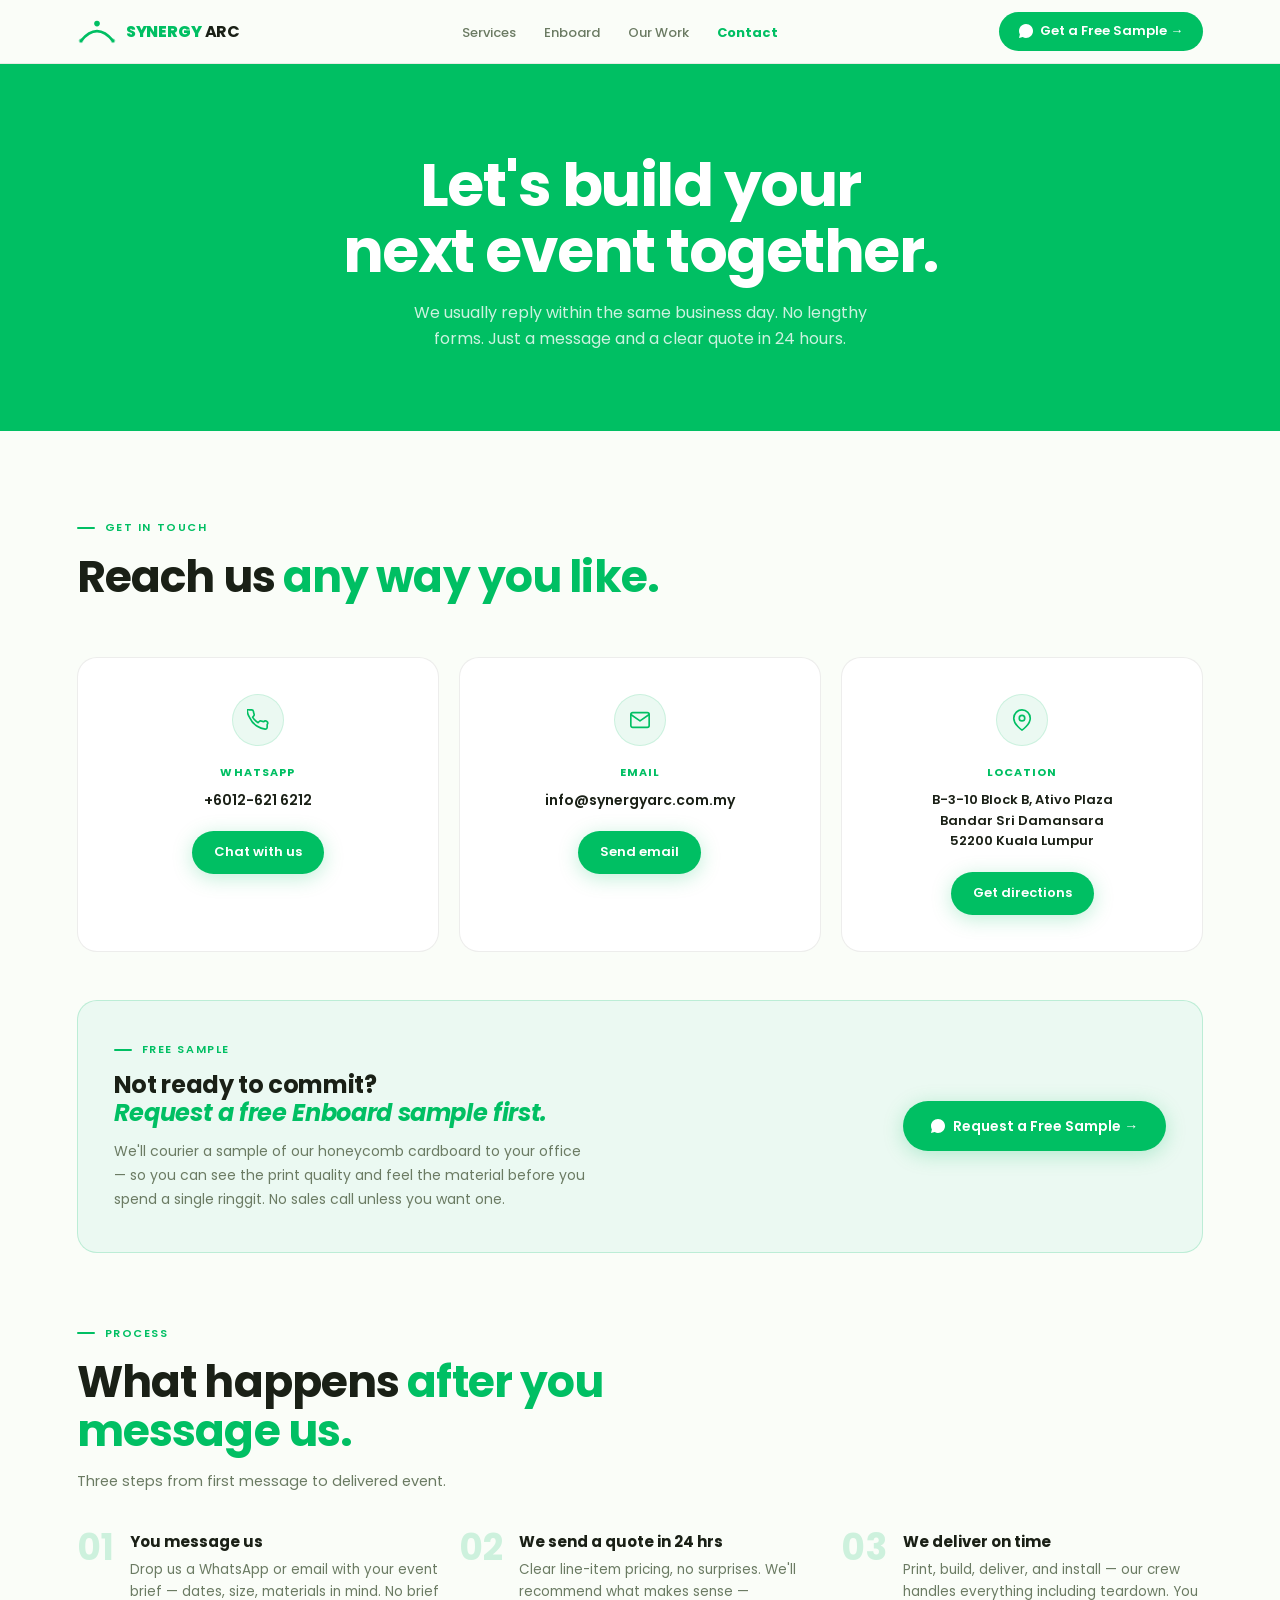
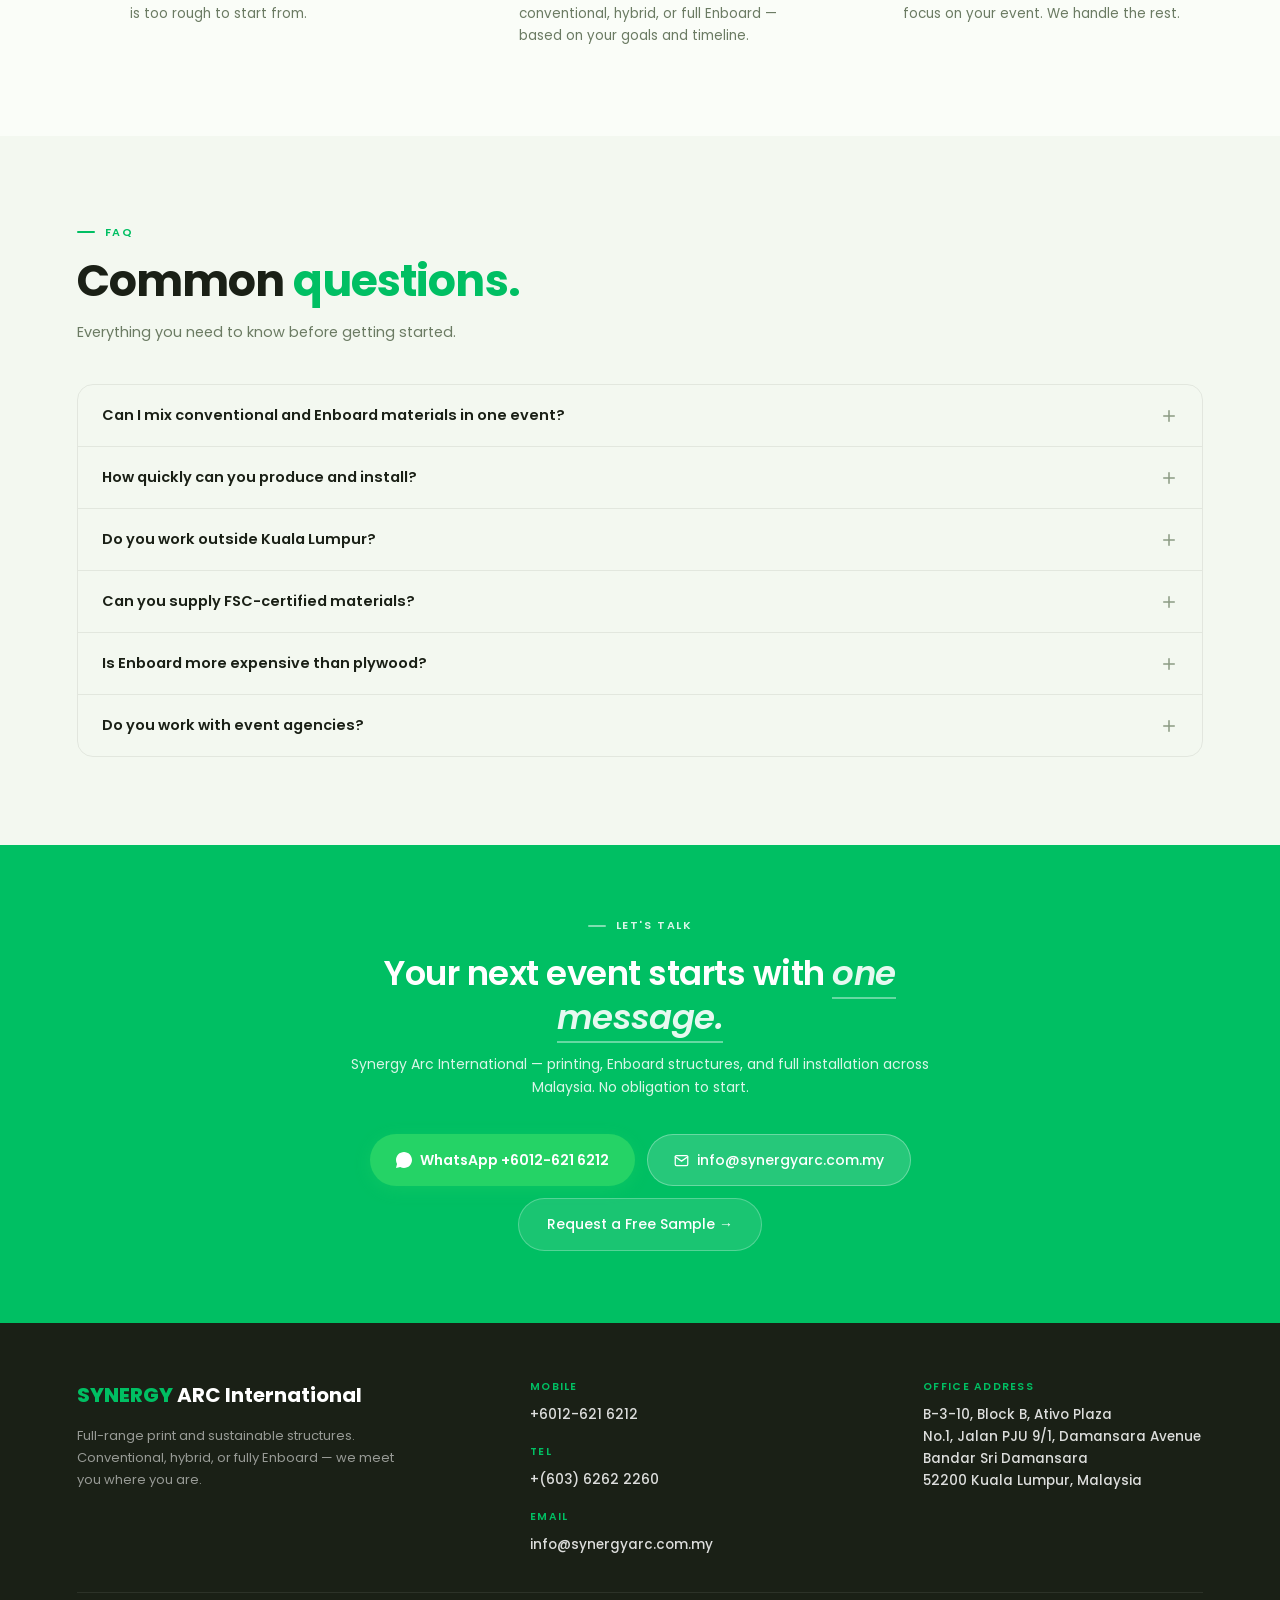
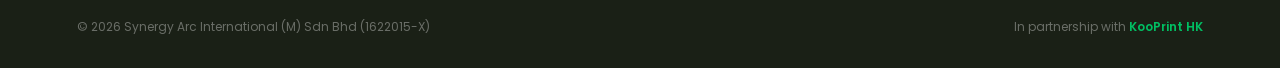
==== contact.html @ 027e4caa "Initial commit — Synergy Arc International 5-page website - index.html: Homepage with typewriter her" ====
<!DOCTYPE html>
<html lang="en">
<head>
<meta charset="UTF-8">
<meta name="viewport" content="width=device-width, initial-scale=1.0">
<title>Contact — Synergy Arc International</title>
<link rel="preconnect" href="https://fonts.googleapis.com">
<link rel="preconnect" href="https://fonts.gstatic.com" crossorigin>
<link href="https://fonts.googleapis.com/css2?family=Poppins:wght@300;400;500;600;700;800&display=swap" rel="stylesheet">
<link rel="stylesheet" href="style.css">
</head>
<body>

<!-- ══ NAVIGATION ══ -->
<nav>
  <a class="nl" href="index.html">
    <svg viewBox="0 0 48 30" fill="none"><path d="M4 26 Q24 2 44 26" stroke="#00BF63" stroke-width="3.5" stroke-linecap="round" fill="none"/><circle cx="4" cy="26" r="3" fill="#00BF63" opacity=".4"/><circle cx="44" cy="26" r="3" fill="#00BF63" opacity=".4"/><circle cx="24" cy="4.5" r="3.5" fill="#00BF63"/></svg>
    <div class="nl-t"><b>SYNERGY</b> ARC</div>
  </a>
  <ul class="nlinks">
    <li><a href="services.html">Services</a></li>
    <li><a href="enboard.html">Enboard</a></li>
    <li><a href="portfolio.html">Our Work</a></li>
    <li><a href="contact.html" class="active">Contact</a></li>
  </ul>
  <a class="ncta" href="https://wa.me/60126216212">
    <svg width="14" height="14" viewBox="0 0 24 24" fill="currentColor"><path d="M12 0C5.373 0 0 5.373 0 12c0 2.127.556 4.122 1.526 5.855L0 24l6.335-1.652A11.954 11.954 0 0012 24c6.627 0 12-5.373 12-12S18.627 0 12 0z"/></svg>
    Get a Free Sample →
  </a>
  <button class="mob" id="mob-btn" aria-label="Open menu" onclick="tmm()">
    <span></span><span></span><span></span>
  </button>
</nav>
<div class="mob-menu" id="mob-menu">
  <a href="services.html">Services</a>
  <a href="enboard.html">Enboard</a>
  <a href="portfolio.html">Our Work</a>
  <a href="contact.html" class="active">Contact</a>
  <a class="mob-cta" href="https://wa.me/60126216212">
    <svg width="14" height="14" viewBox="0 0 24 24" fill="currentColor"><path d="M12 0C5.373 0 0 5.373 0 12c0 2.127.556 4.122 1.526 5.855L0 24l6.335-1.652A11.954 11.954 0 0012 24c6.627 0 12-5.373 12-12S18.627 0 12 0z"/></svg>
    Get a Free Sample →
  </a>
</div>

<!-- ══ CONTACT HERO ══ -->
<div class="contact-hero">
  <h1>Let's build your<br>next event together.</h1>
  <p>We usually reply within the same business day. No lengthy forms. Just a message and a clear quote in 24 hours.</p>
</div>

<!-- ══ CONTACT CARDS ══ -->
<section class="sec">
  <div class="lbl">Get in touch</div>
  <h2 class="sh">Reach us <em>any way you like.</em></h2>
  <div class="contact-cards-g">

    <!-- WhatsApp -->
    <div class="contact-card">
      <div class="contact-card-icon">
        <svg viewBox="0 0 24 24" fill="none" stroke="currentColor" stroke-width="1.8" stroke-linecap="round" stroke-linejoin="round"><path d="M22 16.92v3a2 2 0 01-2.18 2 19.79 19.79 0 01-8.63-3.07A19.5 19.5 0 013.07 9.68a19.79 19.79 0 01-3.07-8.67A2 2 0 012 .9h3a2 2 0 012 1.72 12.84 12.84 0 00.7 2.81 2 2 0 01-.45 2.11L6.09 8.91a16 16 0 006 6l1.27-1.27a2 2 0 012.11-.45 12.84 12.84 0 002.81.7A2 2 0 0122 16.92z"/></svg>
      </div>
      <div class="contact-card-label">WhatsApp</div>
      <div class="contact-card-val">+6012-621 6212</div>
      <a class="btn-p" href="https://wa.me/60126216212" style="font-size:13px;padding:11px 22px">Chat with us</a>
    </div>

    <!-- Email -->
    <div class="contact-card">
      <div class="contact-card-icon">
        <svg viewBox="0 0 24 24" fill="none" stroke="currentColor" stroke-width="1.8" stroke-linecap="round" stroke-linejoin="round"><path d="M4 4h16c1.1 0 2 .9 2 2v12c0 1.1-.9 2-2 2H4c-1.1 0-2-.9-2-2V6c0-1.1.9-2 2-2z"/><polyline points="22,6 12,13 2,6"/></svg>
      </div>
      <div class="contact-card-label">Email</div>
      <div class="contact-card-val">info@synergyarc.com.my</div>
      <a class="btn-p" href="mailto:info@synergyarc.com.my" style="font-size:13px;padding:11px 22px">Send email</a>
    </div>

    <!-- Location -->
    <div class="contact-card">
      <div class="contact-card-icon">
        <svg viewBox="0 0 24 24" fill="none" stroke="currentColor" stroke-width="1.8" stroke-linecap="round" stroke-linejoin="round"><path d="M21 10c0 7-9 13-9 13s-9-6-9-13a9 9 0 0118 0z"/><circle cx="12" cy="10" r="3"/></svg>
      </div>
      <div class="contact-card-label">Location</div>
      <div class="contact-card-val" style="font-size:13px;line-height:1.6">B-3-10 Block B, Ativo Plaza<br>Bandar Sri Damansara<br>52200 Kuala Lumpur</div>
      <a class="btn-p" href="https://maps.google.com/?q=Ativo+Plaza+Bandar+Sri+Damansara+Kuala+Lumpur" target="_blank" rel="noopener" style="font-size:13px;padding:11px 22px">Get directions</a>
    </div>

  </div>

  <!-- ══ FREE SAMPLE CTA BLOCK ══ -->
<div style="background:var(--gl);border:1.5px solid rgba(0,191,99,.2);border-radius:20px;padding:40px 36px;margin-top:48px;display:grid;grid-template-columns:1fr auto;gap:24px;align-items:center">
  <div>
    <div class="lbl" style="margin-bottom:12px">Free Sample</div>
    <h3 style="font-size:clamp(18px,2vw,24px);font-weight:700;color:var(--ink);letter-spacing:-.015em;line-height:1.2;margin-bottom:12px">Not ready to commit?<br><em style="font-style:italic;color:var(--g)">Request a free Enboard sample first.</em></h3>
    <p style="font-size:14px;color:var(--mt);line-height:1.7;max-width:480px">We'll courier a sample of our honeycomb cardboard to your office — so you can see the print quality and feel the material before you spend a single ringgit. No sales call unless you want one.</p>
  </div>
  <div style="flex-shrink:0">
    <a class="btn-p" href="https://wa.me/60126216212" style="white-space:nowrap">
      <svg width="14" height="14" viewBox="0 0 24 24" fill="currentColor"><path d="M12 0C5.373 0 0 5.373 0 12c0 2.127.556 4.122 1.526 5.855L0 24l6.335-1.652A11.954 11.954 0 0012 24c6.627 0 12-5.373 12-12S18.627 0 12 0z"/></svg>
      Request a Free Sample →
    </a>
  </div>
</div>

  <!-- ══ WHAT HAPPENS NEXT ══ -->
  <div style="margin-top:72px">
    <div class="lbl">Process</div>
    <h2 class="sh">What happens <em>after you message us.</em></h2>
    <p class="sd" style="margin-bottom:0">Three steps from first message to delivered event.</p>
    <div class="contact-next-g" style="margin-top:36px">
      <div class="contact-next-i">
        <div class="contact-next-num">01</div>
        <div>
          <div class="contact-next-t">You message us</div>
          <div class="contact-next-d">Drop us a WhatsApp or email with your event brief — dates, size, materials in mind. No brief is too rough to start from.</div>
        </div>
      </div>
      <div class="contact-next-i">
        <div class="contact-next-num">02</div>
        <div>
          <div class="contact-next-t">We send a quote in 24 hrs</div>
          <div class="contact-next-d">Clear line-item pricing, no surprises. We'll recommend what makes sense — conventional, hybrid, or full Enboard — based on your goals and timeline.</div>
        </div>
      </div>
      <div class="contact-next-i">
        <div class="contact-next-num">03</div>
        <div>
          <div class="contact-next-t">We deliver on time</div>
          <div class="contact-next-d">Print, build, deliver, and install — our crew handles everything including teardown. You focus on your event. We handle the rest.</div>
        </div>
      </div>
    </div>
  </div>
</section>

<!-- ══ FAQ ══ -->
<section class="sec-nat" id="faq">
  <div class="lbl">FAQ</div>
  <h2 class="sh">Common <em>questions.</em></h2>
  <p class="sd" style="margin-bottom:0">Everything you need to know before getting started.</p>
  <div class="faq-list" style="margin-top:40px">

    <div class="faq-item">
      <button class="faq-q" onclick="toggleFaq(this)">
        Can I mix conventional and Enboard materials in one event?
        <svg viewBox="0 0 24 24" fill="none" stroke="currentColor" stroke-width="2" stroke-linecap="round" stroke-linejoin="round"><line x1="12" y1="5" x2="12" y2="19"/><line x1="5" y1="12" x2="19" y2="12"/></svg>
      </button>
      <div class="faq-a"><div class="faq-a-inner">Absolutely — hybrid is our most popular setup. Most clients start with one or two Enboard pieces (like a backdrop or entrance arch) while keeping everything else conventional. There's no minimum or requirement to go fully sustainable.</div></div>
    </div>

    <div class="faq-item">
      <button class="faq-q" onclick="toggleFaq(this)">
        How quickly can you produce and install?
        <svg viewBox="0 0 24 24" fill="none" stroke="currentColor" stroke-width="2" stroke-linecap="round" stroke-linejoin="round"><line x1="12" y1="5" x2="12" y2="19"/><line x1="5" y1="12" x2="19" y2="12"/></svg>
      </button>
      <div class="faq-a"><div class="faq-a-inner">For standard events, 3–5 working days for print, 1–2 days for Enboard structures. Rush orders can often be accommodated — just let us know your deadline and we'll be honest about what's possible.</div></div>
    </div>

    <div class="faq-item">
      <button class="faq-q" onclick="toggleFaq(this)">
        Do you work outside Kuala Lumpur?
        <svg viewBox="0 0 24 24" fill="none" stroke="currentColor" stroke-width="2" stroke-linecap="round" stroke-linejoin="round"><line x1="12" y1="5" x2="12" y2="19"/><line x1="5" y1="12" x2="19" y2="12"/></svg>
      </button>
      <div class="faq-a"><div class="faq-a-inner">Yes — we install nationwide across all major malls and venues in Malaysia. Johor Bahru, Penang, Kota Kinabalu — if there's a venue, we'll get there. Installation logistics are included in our quote.</div></div>
    </div>

    <div class="faq-item">
      <button class="faq-q" onclick="toggleFaq(this)">
        Can you supply FSC-certified materials?
        <svg viewBox="0 0 24 24" fill="none" stroke="currentColor" stroke-width="2" stroke-linecap="round" stroke-linejoin="round"><line x1="12" y1="5" x2="12" y2="19"/><line x1="5" y1="12" x2="19" y2="12"/></svg>
      </button>
      <div class="faq-a"><div class="faq-a-inner">Yes, FSC-certified cardboard is available on request for ESG-aligned events. We can also provide a material breakdown for your sustainability reporting. Just let us know what documentation you need.</div></div>
    </div>

    <div class="faq-item">
      <button class="faq-q" onclick="toggleFaq(this)">
        Is Enboard more expensive than plywood?
        <svg viewBox="0 0 24 24" fill="none" stroke="currentColor" stroke-width="2" stroke-linecap="round" stroke-linejoin="round"><line x1="12" y1="5" x2="12" y2="19"/><line x1="5" y1="12" x2="19" y2="12"/></svg>
      </button>
      <div class="faq-a"><div class="faq-a-inner">The material cost is similar or slightly higher — but total project cost often comes out lower. Enboard requires fewer crew hours to install, no disposal fees on teardown, and no skip hire. On a 60m² activation, the labour and teardown savings typically offset 60–80% of the material price difference. Ask us to run the numbers for your brief.</div></div>
    </div>

    <div class="faq-item">
      <button class="faq-q" onclick="toggleFaq(this)">
        Do you work with event agencies?
        <svg viewBox="0 0 24 24" fill="none" stroke="currentColor" stroke-width="2" stroke-linecap="round" stroke-linejoin="round"><line x1="12" y1="5" x2="12" y2="19"/><line x1="5" y1="12" x2="19" y2="12"/></svg>
      </button>
      <div class="faq-a"><div class="faq-a-inner">Yes — and we'd love to be your sustainable production partner. When your client asks about sustainability, you'll have an answer. We handle all fabrication and installation. Zero change to how you work. Message us to discuss a partnership arrangement.</div></div>
    </div>

  </div>
</section>

<!-- ══ CTA ══ -->
<section class="sec-g">
  <div class="cta-inn">
    <div class="lbl lbl-w" style="justify-content:center">Let's Talk</div>
    <div class="cta-q">Your next event starts with <em style="font-style:italic;color:rgba(255,255,255,.9);border-bottom:2px solid rgba(255,255,255,.4)">one message.</em></div>
    <div class="cta-a">Synergy Arc International — printing, Enboard structures, and full installation across Malaysia. No obligation to start.</div>
    <div class="cta-btns">
      <a class="btn-wa" href="https://wa.me/60126216212">
        <svg width="16" height="16" viewBox="0 0 24 24" fill="currentColor"><path d="M12 0C5.373 0 0 5.373 0 12c0 2.127.556 4.122 1.526 5.855L0 24l6.335-1.652A11.954 11.954 0 0012 24c6.627 0 12-5.373 12-12S18.627 0 12 0z"/></svg>
        WhatsApp +6012-621 6212
      </a>
      <a class="btn-em" href="mailto:info@synergyarc.com.my">
        <svg width="15" height="15" viewBox="0 0 24 24" fill="none" stroke="currentColor" stroke-width="2" stroke-linecap="round" stroke-linejoin="round"><path d="M4 4h16c1.1 0 2 .9 2 2v12c0 1.1-.9 2-2 2H4c-1.1 0-2-.9-2-2V6c0-1.1.9-2 2-2z"/><polyline points="22,6 12,13 2,6"/></svg>
        info@synergyarc.com.my
      </a>
      <a class="btn-o" href="https://wa.me/60126216212" style="background:rgba(255,255,255,.1);border-color:rgba(255,255,255,.25);color:#fff">Request a Free Sample →</a>
    </div>
  </div>
</section>

<!-- ══ FOOTER ══ -->
<footer>
  <div class="ft">
    <div>
      <div class="fb-lg"><b>SYNERGY</b> ARC International</div>
      <div class="fb-tag">Full-range print and sustainable structures. Conventional, hybrid, or fully Enboard — we meet you where you are.</div>
    </div>
    <div class="fb-info">
      <div class="fb-block">
        <div class="fb-block-t">Mobile</div>
        <div class="fb-block-v"><a href="https://wa.me/60126216212">+6012-621 6212</a></div>
      </div>
      <div class="fb-block">
        <div class="fb-block-t">Tel</div>
        <div class="fb-block-v">+(603) 6262 2260</div>
      </div>
      <div class="fb-block">
        <div class="fb-block-t">Email</div>
        <div class="fb-block-v"><a href="mailto:info@synergyarc.com.my">info@synergyarc.com.my</a></div>
      </div>
    </div>
    <div class="fb-info">
      <div class="fb-block">
        <div class="fb-block-t">Office Address</div>
        <div class="fb-block-v">B-3-10, Block B, Ativo Plaza<br>No.1, Jalan PJU 9/1, Damansara Avenue<br>Bandar Sri Damansara<br>52200 Kuala Lumpur, Malaysia</div>
      </div>
    </div>
  </div>
  <div class="fb-bot">
    <span>© 2026 Synergy Arc International (M) Sdn Bhd (1622015-X)</span>
    <span>In partnership with <a href="https://www.kooprint.hk" target="_blank" rel="noopener">KooPrint HK</a></span>
  </div>
</footer>

<script>
// ── Mobile menu ──
function tmm(){document.getElementById('mob-menu').classList.toggle('open')}
function cmm(){document.getElementById('mob-menu').classList.remove('open')}
document.addEventListener('click',function(e){if(!e.target.closest('nav')&&!e.target.closest('.mob-menu'))cmm()});

// ── FAQ accordion ──
function toggleFaq(btn){
  const item=btn.closest('.faq-item');
  const isOpen=item.classList.contains('open');
  document.querySelectorAll('.faq-item.open').forEach(i=>i.classList.remove('open'));
  if(!isOpen)item.classList.add('open');
}
</script>
</body>
</html>
---- style.css ----
/* ============================================================
   Synergy Arc International — Shared Stylesheet
   style.css · All pages link to this file
   ============================================================ */

/* ── RESET & BASE ── */
*,*::before,*::after{box-sizing:border-box;margin:0;padding:0}

:root{
  --g:#00BF63;--gd:#009E52;--gl:#EBF9F2;
  --ink:#1A2016;--mt:#6B7B63;--mt2:#8A9A82;
  --bg:#FAFDF8;--s1:#F3F8F0;--s2:#EBF4E5;--wh:#FFFFFF;
  --bd:rgba(0,191,99,0.14);--bdn:rgba(26,32,22,0.08);
  --ff:'Poppins',Helvetica,Arial,sans-serif;
  --fh:'Poppins',Helvetica,Arial,sans-serif;
  --fb:'Poppins',Helvetica,Arial,sans-serif;
  --ease:cubic-bezier(.16,1,.3,1);
}

html{scroll-behavior:smooth}
body{font-family:var(--ff);background:var(--bg);color:var(--ink);-webkit-font-smoothing:antialiased;overflow-x:hidden;line-height:1.6}

/* ── PLACEHOLDER BOXES ── */
.ph{position:relative;background:repeating-linear-gradient(45deg,#EBF4E5 0,#EBF4E5 14px,#F3F8F0 14px,#F3F8F0 28px);border:1.5px dashed var(--g);border-radius:12px;display:flex;align-items:center;justify-content:center;color:var(--gd);overflow:hidden}
.ph-lab{position:relative;display:flex;flex-direction:column;align-items:center;gap:6px;padding:12px;text-align:center;font-family:'Courier New',monospace;font-size:11px;font-weight:700;letter-spacing:.06em;text-transform:uppercase;color:var(--gd);background:rgba(255,255,255,.85);border:1px solid var(--bd);border-radius:8px;backdrop-filter:blur(4px)}
.ph-lab svg{width:18px;height:18px;stroke:var(--g);fill:none;stroke-width:1.6}
.ph-lab small{display:block;font-family:var(--ff);font-size:10px;font-weight:500;letter-spacing:0;text-transform:none;color:var(--mt);margin-top:2px}

/* ── NAV ── */
nav{height:64px;display:flex;align-items:center;justify-content:space-between;padding:0 6%;background:rgba(250,253,248,0.92);backdrop-filter:blur(16px);-webkit-backdrop-filter:blur(16px);border-bottom:1px solid var(--bdn);position:sticky;top:0;z-index:500}
.nl{display:flex;align-items:center;gap:9px;text-decoration:none}
.nl svg{width:40px;height:24px}
.nl-t{font-size:16px;font-weight:700;color:var(--ink);letter-spacing:-.01em}
.nl-t b{color:var(--g);font-weight:800}
.nlinks{display:flex;gap:28px;list-style:none}
.nlinks a{font-size:13px;font-weight:500;color:var(--mt);text-decoration:none;transition:color .2s}
.nlinks a:hover{color:var(--g)}
.nlinks a.active{color:var(--g);font-weight:700}
.ncta{display:inline-flex;align-items:center;gap:7px;background:var(--g);color:#fff;font-size:13px;font-weight:600;padding:9px 20px;border-radius:100px;border:none;cursor:pointer;font-family:var(--ff);text-decoration:none;white-space:nowrap}
.ncta:hover{background:var(--gd)}

/* Mobile nav toggle */
.mob{display:none;flex-direction:column;gap:5px;background:none;border:none;cursor:pointer;padding:6px}
.mob span{display:block;width:22px;height:2px;background:var(--ink);border-radius:2px;transition:all .25s}
.mob-menu{display:none;position:fixed;top:64px;left:0;right:0;background:rgba(250,253,248,.98);backdrop-filter:blur(16px);border-bottom:1px solid var(--bdn);padding:20px 6%;z-index:499;flex-direction:column;gap:0}
.mob-menu.open{display:flex}
.mob-menu a{display:block;font-size:15px;font-weight:500;color:var(--ink);text-decoration:none;padding:13px 0;border-bottom:1px solid var(--bdn)}
.mob-menu a:last-child{border-bottom:none}
.mob-menu a.active{color:var(--g);font-weight:700}
.mob-menu .mob-cta{display:inline-flex;align-items:center;gap:7px;background:var(--g);color:#fff;font-size:14px;font-weight:600;padding:13px 22px;border-radius:100px;text-decoration:none;margin-top:16px;border:none}

/* ── MARQUEE ── */
.mq{background:var(--g);overflow:hidden;padding:12px 0}
.mq-tr{display:flex;animation:mqr 28s linear infinite;white-space:nowrap}
.mq-tr span{font-size:12px;font-weight:600;letter-spacing:.1em;text-transform:uppercase;color:#fff;display:inline-flex;align-items:center;gap:32px}
.mq-dot{width:3px;height:3px;border-radius:50%;background:rgba(255,255,255,.5);display:inline-block;flex-shrink:0}
@keyframes mqr{from{transform:translateX(0)}to{transform:translateX(-50%)}}

/* ── SECTION WRAPPERS ── */
.sec{padding:88px 6%}
.sec-nat{background:var(--s1);padding:88px 6%;position:relative;overflow:hidden}
.sec-g{background:var(--g);padding:72px 6%}

/* ── LABELS / HEADINGS / DESCRIPTORS ── */
.lbl{display:flex;align-items:center;gap:10px;font-size:11px;font-weight:600;letter-spacing:.14em;text-transform:uppercase;color:var(--g);margin-bottom:16px}
.lbl::before{content:'';display:block;width:18px;height:2px;background:var(--g);border-radius:2px}
.lbl-w{color:rgba(255,255,255,.85)}
.lbl-w::before{background:rgba(255,255,255,.5)}
h2.sh{font-size:clamp(28px,3.5vw,44px);font-weight:700;letter-spacing:-.02em;line-height:1.1;color:var(--ink);margin-bottom:14px;max-width:720px}
h2.sh em{font-style:normal;color:var(--g)}
h2.sh-w{color:var(--wh)}
h2.sh-w em{color:#fff;border-bottom:3px solid rgba(255,255,255,.4)}
.sd{font-size:14.5px;color:var(--mt);line-height:1.7;max-width:560px;margin-bottom:48px}
.sd-w{color:rgba(255,255,255,.9)}

/* ── BUTTONS ── */
.btn-p{display:inline-flex;align-items:center;gap:8px;background:var(--g);color:#fff;font-size:14px;font-weight:600;padding:14px 28px;border-radius:100px;border:none;cursor:pointer;font-family:var(--ff);text-decoration:none;box-shadow:0 4px 20px rgba(0,191,99,.25);transition:background .2s,box-shadow .2s}
.btn-p:hover{background:var(--gd);box-shadow:0 6px 24px rgba(0,191,99,.35)}
.btn-o{display:inline-flex;align-items:center;gap:8px;background:var(--wh);color:var(--ink);font-size:14px;font-weight:500;padding:14px 28px;border-radius:100px;border:1.5px solid var(--bdn);cursor:pointer;font-family:var(--ff);text-decoration:none;transition:border-color .2s,color .2s}
.btn-o:hover{border-color:var(--g);color:var(--g)}
.btn-wa{display:inline-flex;align-items:center;gap:8px;background:#25D366;color:#fff;font-size:14px;font-weight:600;padding:14px 26px;border-radius:100px;border:none;font-family:var(--ff);text-decoration:none;box-shadow:0 4px 16px rgba(37,211,102,.3);transition:background .2s}
.btn-wa:hover{background:#1db954}
.btn-em{display:inline-flex;align-items:center;gap:8px;background:rgba(255,255,255,.15);color:#fff;font-size:14px;font-weight:500;padding:14px 26px;border-radius:100px;border:1px solid rgba(255,255,255,.3);font-family:var(--ff);text-decoration:none;transition:background .2s}
.btn-em:hover{background:rgba(255,255,255,.25)}

/* ── HERO (index) ── */
.hero{min-height:88vh;display:grid;grid-template-columns:1.1fr 1fr;gap:48px;align-items:center;padding:80px 6% 70px;position:relative;overflow:hidden}
.hero-blob1{position:absolute;top:-15%;right:-8%;width:420px;height:420px;border-radius:62% 38% 54% 46%/48% 52% 48% 52%;background:radial-gradient(ellipse,rgba(0,191,99,.08),transparent 70%);pointer-events:none}
.badge{display:inline-flex;align-items:center;gap:8px;background:var(--gl);border:1px solid var(--bd);border-radius:100px;padding:6px 16px;margin-bottom:24px}
.badge-dot{width:7px;height:7px;border-radius:50%;background:var(--g);animation:pulse 2s ease-in-out infinite}
@keyframes pulse{0%,100%{opacity:1;transform:scale(1)}50%{opacity:.4;transform:scale(.7)}}
.badge span{font-size:11px;font-weight:600;letter-spacing:.12em;text-transform:uppercase;color:var(--gd)}
h1.hh{font-size:clamp(40px,5vw,64px);font-weight:700;line-height:1.05;letter-spacing:-.025em;color:var(--ink);margin-bottom:18px}
h1.hh em{font-style:normal;color:var(--g)}
.hero-sub-line{font-size:clamp(15px,1.4vw,18px);font-weight:500;color:var(--mt);margin-bottom:18px}
.hero-desc{font-size:14.5px;color:var(--mt);max-width:480px;line-height:1.7;margin-bottom:36px}
.hbtns{display:flex;gap:12px;flex-wrap:wrap;margin-bottom:48px}
.hstats{display:grid;grid-template-columns:repeat(3,1fr);gap:1px;background:var(--bdn);border-radius:16px;overflow:hidden;max-width:520px}
.hs{padding:20px 14px;background:var(--wh);text-align:center}
.hs-n{font-size:28px;font-weight:700;color:var(--g);line-height:1;margin-bottom:5px;letter-spacing:-.02em}
.hs-l{font-size:11px;color:var(--mt2);line-height:1.4;font-weight:500}
.hero-ph{position:relative;height:540px;border-radius:20px}
.hero-ph .ph-tag{position:absolute;top:14px;left:14px;background:var(--g);color:#fff;font-size:10px;font-weight:700;letter-spacing:.1em;padding:5px 11px;border-radius:6px;z-index:2;text-transform:uppercase}

/* ── PAGE HERO (services / enboard / portfolio / contact) ── */
.page-hero{background:var(--ink);padding:80px 6% 72px}
.page-hero-lbl{font-size:11px;font-weight:700;letter-spacing:.14em;text-transform:uppercase;color:var(--g);margin-bottom:16px}
.page-hero-h1{font-family:var(--fh);font-size:clamp(36px,5vw,64px);font-weight:700;color:#fff;letter-spacing:-.025em;line-height:1.05;margin-bottom:16px;max-width:700px}
.page-hero-h1 em{font-style:italic;color:var(--g)}
.page-hero-sub{font-size:15px;color:rgba(255,255,255,.55);max-width:520px;line-height:1.7;margin-bottom:32px}

/* ── SERVICES ── */
.sv-g{display:grid;grid-template-columns:repeat(3,minmax(0,1fr));gap:18px}
.sv{background:var(--wh);padding:0;border-radius:18px;overflow:hidden;border:1.5px solid var(--bdn);display:flex;flex-direction:column}
.sv-photo{height:200px;border-radius:0;border:none;border-bottom:1.5px dashed var(--bd)}
.sv-body{padding:28px 26px}
.sv-n{font-size:11px;font-weight:600;letter-spacing:.1em;color:var(--g);margin-bottom:10px}
.sv-name{font-size:22px;font-weight:700;color:var(--ink);letter-spacing:-.015em;margin-bottom:12px;line-height:1.2}
.sv-d{font-size:14px;color:var(--mt);line-height:1.65;margin-bottom:16px}
.sv-includes{font-size:11px;font-weight:600;color:var(--ink);margin-bottom:8px;letter-spacing:.04em;text-transform:uppercase}
.sv-list{list-style:none;display:flex;flex-direction:column;gap:6px}
.sv-list li{font-size:13px;color:var(--mt);display:flex;align-items:flex-start;gap:8px;line-height:1.5}
.sv-list li::before{content:'';width:5px;height:5px;background:var(--g);border-radius:50%;flex-shrink:0;margin-top:8px}

/* ── SERVICE BADGES ── */
.sv-badge{display:inline-flex;align-items:center;gap:5px;font-size:10px;font-weight:700;letter-spacing:.06em;text-transform:uppercase;padding:3px 10px;border-radius:100px;margin-bottom:12px}
.sv-badge-eco{background:var(--gl);color:var(--gd);border:1px solid rgba(0,191,99,.25)}
.sv-badge-eco::before{content:'';width:6px;height:6px;border-radius:50%;background:var(--g);display:block;animation:pulse 2s ease-in-out infinite}
.sv-badge-conv{background:#F3F4F6;color:#6B7280;border:1px solid #E5E7EB}
.sv-badge-hybrid{background:#FFF8E1;color:#854F0B;border:1px solid #FAC775}
.sv-upgrade-link{display:inline-flex;align-items:center;gap:5px;font-size:11px;font-weight:700;color:var(--g);margin-top:10px;cursor:pointer;text-decoration:none;transition:color .2s,gap .2s}
.sv-upgrade-link:hover{color:var(--gd);gap:8px}
.sv-all-link{display:flex;justify-content:center;margin-top:28px}
.sv-all-link a{font-size:14px;font-weight:600;color:var(--g);text-decoration:none;display:inline-flex;align-items:center;gap:6px;padding:10px 24px;border:1.5px solid var(--bd);border-radius:100px;transition:background .2s,color .2s}
.sv-all-link a:hover{background:var(--gl)}

/* ── ENBOARD ── */
.en-wrap{display:grid;grid-template-columns:1fr 1fr;gap:56px;align-items:start}
.en-photo-main{height:340px;border-radius:18px;margin-bottom:14px}
.en-photo-row{display:grid;grid-template-columns:1fr 1fr;gap:10px}
.en-photo-row .ph{height:150px}
.en-badge{display:inline-flex;align-items:center;gap:8px;background:var(--g);color:#fff;font-size:11px;font-weight:600;letter-spacing:.1em;text-transform:uppercase;padding:6px 16px;border-radius:100px;margin-bottom:18px}
.en-stats{display:grid;grid-template-columns:1fr 1fr;gap:10px;margin:24px 0 28px}
.en-s{background:var(--wh);border-radius:14px;padding:18px;border:1.5px solid var(--bd)}
.en-sn{font-size:26px;font-weight:700;color:var(--g);line-height:1;margin-bottom:4px;letter-spacing:-.02em}
.en-sl{font-size:12.5px;color:var(--mt);line-height:1.4}
.en-card{background:var(--wh);border-radius:18px;padding:22px;border:1px solid var(--bdn);margin-top:12px}
.en-ct{font-size:14px;font-weight:700;color:var(--ink);margin-bottom:14px;display:flex;align-items:center;gap:8px}
.en-ct::before{content:'';width:3px;height:13px;background:var(--g);border-radius:2px;display:block;flex-shrink:0}
.en-bl{display:flex;flex-direction:column;gap:7px}
.en-bi{display:flex;align-items:center;gap:10px;font-size:13px;font-weight:500;color:var(--ink);padding:10px 14px;background:var(--s1);border-radius:9px}
.en-ck{width:18px;height:18px;border-radius:50%;background:var(--g);display:flex;align-items:center;justify-content:center;flex-shrink:0}
.en-ck svg{width:10px;height:10px;stroke:#fff;fill:none;stroke-width:2.5;stroke-linecap:round;stroke-linejoin:round}

/* ── HONEYCOMB SVG ── */
.hex-canvas-wrap{position:relative;width:100%;background:white;border-radius:18px;border:1px solid rgba(0,191,99,.15);overflow:hidden;padding:20px;margin-top:14px}
.hex-canvas-title{font-family:var(--ff);font-size:13px;font-weight:700;color:var(--ink);margin-bottom:14px;display:flex;align-items:center;gap:8px}
.hex-canvas-title::before{content:'';width:3px;height:13px;background:var(--g);border-radius:2px;display:block}
.hex-svg{width:100%;height:auto;display:block}
.hex-cell{fill:#F3F8F0;stroke:rgba(0,191,99,.2);stroke-width:1;transition:fill .4s ease,stroke .3s ease;cursor:pointer}
.hex-cell.filled{fill:var(--g);stroke:var(--gd)}
.hex-cell.filled:hover{fill:var(--gd)}
.hex-cell:not(.filled):hover{fill:#D4F5E7;stroke:var(--g)}
.hex-label{font-family:var(--ff);font-size:7px;font-weight:700;fill:white;text-anchor:middle;dominant-baseline:middle;pointer-events:none;opacity:0;transition:opacity .3s ease}
.hex-label.visible{opacity:1}
.hex-tooltip{position:absolute;background:var(--ink);color:white;font-size:12px;font-weight:600;padding:7px 13px;border-radius:9px;pointer-events:none;opacity:0;transform:translateY(4px);transition:opacity .2s ease,transform .2s ease;white-space:nowrap;z-index:10;font-family:var(--ff)}
.hex-tooltip.show{opacity:1;transform:translateY(0)}
.hex-tooltip::after{content:'';position:absolute;bottom:-5px;left:50%;transform:translateX(-50%);width:10px;height:10px;background:var(--ink);clip-path:polygon(0 0,100% 0,50% 100%)}
.hex-legend{display:flex;align-items:center;gap:14px;margin-top:10px;flex-wrap:wrap}
.hex-legend-item{display:flex;align-items:center;gap:6px;font-size:11px;color:var(--mt);font-weight:500}
.hex-legend-dot{width:10px;height:10px;border-radius:2px}

/* ── SUSTAINABILITY CALCULATOR ── */
.impact-calc{display:grid;grid-template-columns:1fr 1fr;gap:20px;margin-top:40px}
.ic-card{background:#fff;border-radius:22px;padding:28px;border:1px solid var(--bd)}
.ic-section-label{font-size:10.5px;font-weight:700;letter-spacing:.12em;text-transform:uppercase;color:var(--g);margin-bottom:10px}
.ic-event-title{font-size:15px;font-weight:700;color:var(--ink);margin-bottom:14px}
.ic-presets{display:grid;grid-template-columns:repeat(4,1fr);gap:8px;margin-bottom:18px}
.ic-preset{padding:10px 6px;border-radius:11px;border:1.5px solid var(--bdn);background:var(--s1);cursor:pointer;text-align:center;transition:all .2s;font-family:var(--ff)}
.ic-preset:hover{border-color:var(--bd);background:var(--gl)}
.ic-preset.active{border-color:var(--g);background:var(--gl)}
.ic-preset-size{display:block;font-size:13px;font-weight:700;color:var(--ink);margin-bottom:1px}
.ic-preset-label{display:block;font-size:10px;color:var(--mt);font-weight:500}
.ic-preset.active .ic-preset-size,.ic-preset.active .ic-preset-label{color:var(--gd)}
.ic-hint{font-size:11px;color:var(--mt2);margin-bottom:18px;padding-bottom:16px;border-bottom:1px solid rgba(0,0,0,.06);line-height:1.5}
.ic-mat{margin-bottom:16px}
.ic-mat:last-child{margin-bottom:0}
.ic-mat-head{display:flex;align-items:center;justify-content:space-between;margin-bottom:7px}
.ic-mat-info{display:flex;align-items:center;gap:9px}
.ic-mat-icon{width:28px;height:28px;border-radius:8px;background:var(--gl);border:1px solid var(--bd);display:flex;align-items:center;justify-content:center;flex-shrink:0}
.ic-mat-icon svg{width:14px;height:14px;stroke:var(--g);fill:none;stroke-width:2;stroke-linecap:round;stroke-linejoin:round}
.ic-mat-name{font-size:12.5px;font-weight:600;color:var(--ink);line-height:1.2}
.ic-mat-unit{font-size:10.5px;color:var(--mt);font-weight:500}
.ic-mat-badge{font-size:12px;font-weight:700;color:var(--gd);background:var(--gl);padding:3px 10px;border-radius:100px;border:1px solid var(--bd);white-space:nowrap}
.ic-mat-saves{font-size:10.5px;color:var(--mt2);margin-top:4px;display:flex;align-items:center;gap:4px;line-height:1.4}
.ic-mat-saves::before{content:'↓';color:var(--g);font-weight:700;font-size:12px}
.ic-slider{width:100%;-webkit-appearance:none;appearance:none;height:6px;border-radius:3px;background:linear-gradient(to right,var(--g) 0%,var(--g) var(--pct,0%),#E5E7EB var(--pct,0%),#E5E7EB 100%);outline:none;cursor:pointer;margin:6px 0;display:block}
.ic-slider::-webkit-slider-thumb{-webkit-appearance:none;width:22px;height:22px;border-radius:50%;background:var(--g);border:3px solid white;box-shadow:0 2px 10px rgba(0,191,99,.4);cursor:pointer;transition:transform .15s,box-shadow .15s}
.ic-slider::-webkit-slider-thumb:hover{transform:scale(1.15);box-shadow:0 4px 16px rgba(0,191,99,.5)}
.ic-slider::-moz-range-thumb{width:22px;height:22px;border-radius:50%;background:var(--g);border:3px solid white;cursor:pointer}
.ic-level-wrap{margin-bottom:22px;padding-bottom:20px;border-bottom:1px solid rgba(0,191,99,.12)}
.ic-level-title{font-size:10.5px;font-weight:700;color:var(--mt);letter-spacing:.08em;text-transform:uppercase;margin-bottom:10px}
.ic-level-bar{display:flex;gap:5px;margin-bottom:7px}
.ic-level-seg{flex:1;height:10px;border-radius:3px;background:#E5E7EB;transition:background .5s var(--ease)}
.ic-level-seg.lit:nth-child(1){background:#b8ecd0}
.ic-level-seg.lit:nth-child(2){background:#6dd9a0}
.ic-level-seg.lit:nth-child(3){background:#3dcc80}
.ic-level-seg.lit:nth-child(4){background:#1abf66}
.ic-level-seg.lit:nth-child(5){background:#009E52}
.ic-level-labels{display:flex;justify-content:space-between}
.ic-level-label{font-size:9.5px;color:var(--mt2);font-weight:500}
.ic-level-tag{font-size:13px;font-weight:700;color:var(--g);margin-top:9px;min-height:18px;transition:color .3s}
.ic-metric{margin-bottom:18px}
.ic-metric:last-of-type{margin-bottom:0}
.ic-metric-top{display:flex;align-items:baseline;justify-content:space-between;margin-bottom:5px;gap:8px}
.ic-metric-n{font-size:30px;font-weight:700;color:var(--g);line-height:1;letter-spacing:-.02em}
.ic-metric-n small{font-size:14px;font-weight:600;margin-left:1px;color:var(--gd)}
.ic-metric-n.flash{animation:numFlash .4s ease}
@keyframes numFlash{0%{transform:scale(1.07);color:var(--gd)}100%{transform:scale(1);color:var(--g)}}
.ic-metric-label{font-size:11.5px;color:var(--mt);font-weight:500;text-align:right}
.ic-track{height:8px;background:rgba(0,191,99,.1);border-radius:4px;overflow:hidden}
.ic-fill{height:100%;border-radius:4px;background:linear-gradient(90deg,var(--g),var(--gd));width:0%;transition:width .8s var(--ease)}
.ic-cta-row{display:flex;align-items:center;justify-content:space-between;margin-top:20px;padding-top:16px;border-top:1px solid rgba(0,191,99,.1);gap:12px;flex-wrap:wrap}
.ic-cta-text{font-size:12.5px;color:var(--mt);line-height:1.5;flex:1}
.ic-cta-text strong{color:var(--ink);font-weight:700}
.ic-disclaimer{font-size:10px;color:var(--mt2);line-height:1.6;margin-top:14px;padding:11px 13px;background:rgba(0,0,0,.028);border-radius:9px;border:1px solid rgba(0,0,0,.06);font-style:italic}

/* ── PORTFOLIO ── */
.pf-g{display:grid;grid-template-columns:repeat(4,1fr);gap:16px}
.pf{background:var(--wh);border-radius:18px;overflow:hidden;border:1.5px solid var(--bdn);display:flex;flex-direction:column}
.pf-photo{height:200px;border-radius:0;border:none;border-bottom:1.5px dashed var(--bd)}
.pf-body{padding:24px 26px;display:flex;flex-direction:column;flex:1}
.pf-pills{display:flex;gap:6px;flex-wrap:wrap;margin-bottom:14px}
.pf-pill{display:inline-flex;align-items:center;font-size:10.5px;font-weight:600;padding:4px 11px;border-radius:100px;background:var(--gl);color:var(--gd);border:1px solid var(--bd);letter-spacing:.02em}
.pf-pill.client{background:var(--g);color:#fff;border-color:var(--g)}
.pf-name{font-size:17px;font-weight:700;color:var(--ink);letter-spacing:-.015em;line-height:1.25;margin-bottom:8px}
.pf-sub{font-size:12.5px;color:var(--mt);line-height:1.55;margin-top:auto}

/* ── PROCESS ── */
.pr-steps{display:grid;grid-template-columns:repeat(5,1fr);gap:0;position:relative;margin-top:48px}
.pr-steps::before{content:'';position:absolute;top:24px;left:calc(100%/10);right:calc(100%/10);height:2px;background:var(--bdn);z-index:0;border-radius:2px}
.pr-st{text-align:center;padding:0 8px;position:relative;z-index:1}
.pr-ci{width:48px;height:48px;border-radius:50%;background:var(--wh);border:2px solid var(--bdn);display:flex;align-items:center;justify-content:center;margin:0 auto 16px;font-size:16px;font-weight:700;color:var(--mt2);box-shadow:0 2px 8px rgba(0,0,0,.06);transition:all .25s ease;cursor:pointer}
.pr-st:hover .pr-ci{background:var(--g);border-color:var(--g);color:#fff;box-shadow:0 4px 14px rgba(0,191,99,.3)}
.pr-t{font-size:13px;font-weight:600;color:var(--ink);line-height:1.3;margin-bottom:5px}
.pr-d{font-size:12px;color:var(--mt2);line-height:1.5}

/* ── CTA SECTION ── */
.cta-inn{max-width:600px;margin:0 auto;text-align:center}
.cta-q{font-size:clamp(24px,2.8vw,34px);font-weight:600;color:var(--wh);letter-spacing:-.015em;line-height:1.3;margin-bottom:14px}
.cta-a{font-size:14px;color:rgba(255,255,255,.85);margin-bottom:36px}
.cta-btns{display:flex;gap:12px;justify-content:center;flex-wrap:wrap}

/* ── JOURNEY SECTION ── */
.journey-wrap{display:grid;grid-template-columns:repeat(3,minmax(0,1fr));gap:2px;background:rgba(0,191,99,.1);border-radius:24px;overflow:hidden}
.journey-stage{background:var(--wh);padding:36px 28px;transition:background .25s}
.journey-stage:hover{background:var(--gl)}
.journey-stage-num{font-family:var(--fh);font-size:56px;font-weight:700;line-height:1;color:rgba(0,191,99,.12);margin-bottom:16px;letter-spacing:-.04em}
.journey-stage-tag{display:inline-block;font-size:10px;font-weight:800;letter-spacing:.1em;text-transform:uppercase;padding:4px 12px;border-radius:100px;margin-bottom:14px}
.journey-tag-1{background:#F3F4F6;color:#6B7280;border:1px solid #E5E7EB}
.journey-tag-2{background:#FFF8E1;color:#854F0B;border:1px solid #FAC775}
.journey-tag-3{background:var(--gl);color:var(--gd);border:1px solid rgba(0,191,99,.25)}
.journey-stage-title{font-family:var(--fh);font-size:20px;font-weight:700;color:var(--ink);letter-spacing:-.02em;margin-bottom:10px;line-height:1.2}
.journey-stage-desc{font-size:13px;color:var(--mt);line-height:1.75;margin-bottom:16px}
.journey-example{background:var(--s1);border-radius:10px;padding:12px 14px;font-size:12px;color:var(--mt);line-height:1.6;border-left:3px solid var(--g)}
.journey-example strong{display:block;font-size:11px;font-weight:700;text-transform:uppercase;letter-spacing:.08em;color:var(--g);margin-bottom:4px}
.journey-mix-bar{display:flex;gap:3px;margin-top:14px;border-radius:6px;overflow:hidden;height:8px}
.mix-conv{background:#D1D5DB;transition:flex .6s var(--ease)}
.mix-eco{background:var(--g);transition:flex .6s var(--ease)}
.journey-mix-label{display:flex;justify-content:space-between;margin-top:6px;font-size:10px;font-weight:600;color:var(--mt2)}
.hybrid-cta-strip{background:var(--ink);border-radius:16px;padding:24px 28px;display:flex;align-items:center;justify-content:space-between;gap:20px;margin-top:16px;flex-wrap:wrap}
.hybrid-cta-text{font-family:var(--fh);font-size:20px;font-weight:700;color:var(--wh);letter-spacing:-.02em;line-height:1.3}
.hybrid-cta-text em{font-style:italic;color:var(--g)}
.hybrid-cta-sub{font-size:13px;color:rgba(255,255,255,.4);margin-top:4px}

/* ── TYPEWRITER HERO ── */
.tw-h1{font-size:clamp(40px,5vw,64px);font-weight:700;line-height:1.05;letter-spacing:-.025em;color:var(--ink);margin-bottom:18px}
.tw-line{display:block;overflow:hidden;height:1.1em}
.tw-line-inner{display:block;transform:translateY(100%);transition:transform .7s cubic-bezier(.16,1,.3,1)}
.tw-line-inner.revealed{transform:translateY(0)}
.tw-line-1 .tw-line-inner{color:var(--ink)}
.tw-line-2 .tw-line-inner{color:var(--g)}
.tw-line-3 .tw-line-inner{font-weight:400;color:var(--mt)}
.tw-cursor{display:inline-block;width:3px;height:.75em;background:var(--g);border-radius:1px;margin-left:4px;vertical-align:middle;animation:blink .9s ease-in-out infinite}
.tw-cursor.hidden{opacity:0;animation:none}
@keyframes blink{0%,100%{opacity:1}50%{opacity:0}}
.tw-char{display:inline;opacity:0;transition:opacity .05s}
.tw-char.typed{opacity:1}

/* ── FOOTER ── */
footer{background:var(--ink);padding:56px 6% 32px}
.ft{display:flex;justify-content:space-between;gap:48px;flex-wrap:wrap;padding-bottom:36px;border-bottom:1px solid rgba(255,255,255,.08);margin-bottom:24px}
.fb-lg{font-size:20px;font-weight:700;color:#fff;margin-bottom:14px}
.fb-lg b{color:var(--g);font-weight:800}
.fb-tag{font-size:13px;color:rgba(255,255,255,.55);max-width:340px;line-height:1.7}
.fb-info{display:flex;flex-direction:column;gap:18px;min-width:280px}
.fb-block{display:flex;flex-direction:column;gap:4px}
.fb-block-t{font-size:10.5px;font-weight:600;letter-spacing:.12em;text-transform:uppercase;color:var(--g);margin-bottom:4px}
.fb-block-v{font-size:13.5px;color:rgba(255,255,255,.85);line-height:1.65;font-weight:500}
.fb-block-v a{color:rgba(255,255,255,.85);text-decoration:none}
.fb-bot{display:flex;justify-content:space-between;font-size:12px;color:rgba(255,255,255,.35);flex-wrap:wrap;gap:8px}
.fb-bot a{color:var(--g);text-decoration:none;font-weight:600}

/* ── BANDS ── */
.band-g{background:var(--g);padding:48px 6%}
.band-s{background:var(--ink);padding:48px 6%}

/* ── STATS BAND ── */
.stats-band{background:var(--ink);padding:56px 6%}
.stats-band-g{display:grid;grid-template-columns:repeat(4,1fr);gap:2px;background:rgba(255,255,255,.06);border-radius:18px;overflow:hidden}
.stats-band-i{background:var(--ink);padding:32px 24px;text-align:center}
.stats-band-n{font-size:clamp(36px,4vw,52px);font-weight:700;color:var(--g);line-height:1;letter-spacing:-.03em;margin-bottom:8px}
.stats-band-l{font-size:13px;color:rgba(255,255,255,.5);font-weight:500}

/* ── CONTACT PAGE ── */
.contact-hero{background:var(--g);padding:88px 6% 80px;text-align:center}
.contact-hero h1{font-family:var(--fh);font-size:clamp(36px,5vw,60px);font-weight:700;color:#fff;letter-spacing:-.025em;line-height:1.1;margin-bottom:16px}
.contact-hero p{font-size:16px;color:rgba(255,255,255,.8);max-width:460px;margin:0 auto}
.contact-cards-g{display:grid;grid-template-columns:repeat(3,1fr);gap:20px;margin-top:56px}
.contact-card{background:var(--wh);border-radius:20px;padding:36px 30px;border:1.5px solid var(--bdn);text-align:center;display:flex;flex-direction:column;align-items:center;gap:0}
.contact-card-icon{width:52px;height:52px;border-radius:50%;background:var(--gl);border:1.5px solid var(--bd);display:flex;align-items:center;justify-content:center;margin-bottom:18px}
.contact-card-icon svg{width:22px;height:22px;stroke:var(--g);fill:none;stroke-width:1.8;stroke-linecap:round;stroke-linejoin:round}
.contact-card-label{font-size:11px;font-weight:700;letter-spacing:.1em;text-transform:uppercase;color:var(--g);margin-bottom:8px}
.contact-card-val{font-size:14px;font-weight:600;color:var(--ink);line-height:1.5;margin-bottom:20px}
.contact-next-g{display:grid;grid-template-columns:repeat(3,1fr);gap:20px;margin-top:48px}
.contact-next-i{display:flex;align-items:flex-start;gap:16px}
.contact-next-num{font-size:36px;font-weight:700;color:rgba(0,191,99,.18);line-height:1;flex-shrink:0;font-family:var(--fh)}
.contact-next-t{font-size:15px;font-weight:700;color:var(--ink);margin-bottom:5px}
.contact-next-d{font-size:13.5px;color:var(--mt);line-height:1.65}
.faq-list{display:flex;flex-direction:column;gap:0;margin-top:40px;border:1.5px solid var(--bdn);border-radius:16px;overflow:hidden}
.faq-item{border-bottom:1px solid var(--bdn)}
.faq-item:last-child{border-bottom:none}
.faq-q{display:flex;align-items:center;justify-content:space-between;padding:20px 24px;cursor:pointer;font-size:14.5px;font-weight:600;color:var(--ink);transition:background .2s;gap:16px;background:none;border:none;width:100%;text-align:left;font-family:var(--ff)}
.faq-q:hover{background:var(--s1)}
.faq-q svg{width:18px;height:18px;stroke:var(--mt2);flex-shrink:0;transition:transform .25s}
.faq-a{font-size:14px;color:var(--mt);line-height:1.7;max-height:0;overflow:hidden;transition:max-height .35s var(--ease),padding .3s}
.faq-a-inner{padding:0 24px 20px}
.faq-item.open .faq-a{max-height:200px}
.faq-item.open .faq-q svg{transform:rotate(45deg)}

/* ── MATERIALS COMPARISON ── */
.mat-compare{display:grid;grid-template-columns:1fr 1fr;gap:20px;margin-top:48px}
.mat-col{border-radius:18px;padding:32px 28px}
.mat-col-conv{background:#F9FAFB;border:1.5px solid #E5E7EB}
.mat-col-eco{background:var(--gl);border:1.5px solid rgba(0,191,99,.2)}
.mat-col-tag{display:inline-block;font-size:10.5px;font-weight:700;letter-spacing:.1em;text-transform:uppercase;padding:4px 12px;border-radius:100px;margin-bottom:18px}
.mat-col-tag-conv{background:#F3F4F6;color:#6B7280;border:1px solid #E5E7EB}
.mat-col-tag-eco{background:var(--g);color:#fff}
.mat-col h3{font-size:17px;font-weight:700;color:var(--ink);margin-bottom:16px;letter-spacing:-.015em}
.mat-col-list{list-style:none;display:flex;flex-direction:column;gap:10px}
.mat-col-list li{display:flex;align-items:center;gap:10px;font-size:14px;color:var(--mt);line-height:1.5}
.mat-col-list li::before{content:'';width:6px;height:6px;border-radius:50%;flex-shrink:0}
.mat-col-conv .mat-col-list li::before{background:#9CA3AF}
.mat-col-eco .mat-col-list li::before{background:var(--g)}

/* ── RESPONSIVE ── */
@media(max-width:1024px){
  .sv-g{grid-template-columns:1fr 1fr}
  .pf-g{grid-template-columns:1fr 1fr}
  .pr-steps{grid-template-columns:repeat(3,1fr)}
  .pr-steps::before{display:none}
  .stats-band-g{grid-template-columns:1fr 1fr}
  .contact-cards-g{grid-template-columns:1fr 1fr}
}
@media(max-width:900px){
  .impact-calc{grid-template-columns:1fr}
  .en-wrap{grid-template-columns:1fr}
  .mat-compare{grid-template-columns:1fr}
  .hero{grid-template-columns:1fr;min-height:auto;padding:60px 6% 48px}
  .hero-ph{height:280px}
  .hstats{max-width:100%}
}
@media(max-width:760px){
  .journey-wrap{grid-template-columns:1fr}
  .hybrid-cta-strip{flex-direction:column;align-items:flex-start}
  .nlinks,.ncta{display:none}
  .mob{display:flex}
  .contact-cards-g{grid-template-columns:1fr}
  .contact-next-g{grid-template-columns:1fr}
  .stats-band-g{grid-template-columns:1fr 1fr}
  .ft{flex-direction:column;gap:28px}
  .fb-info{min-width:0}
}
@media(max-width:600px){
  .sv-g{grid-template-columns:1fr}
  .pf-g{grid-template-columns:1fr}
  .pr-steps{grid-template-columns:1fr 1fr}
  .stats-band-g{grid-template-columns:1fr 1fr}
  .page-hero{padding:56px 6% 48px}
  .contact-hero{padding:60px 6% 56px}
  .ic-presets{grid-template-columns:1fr 1fr}
}
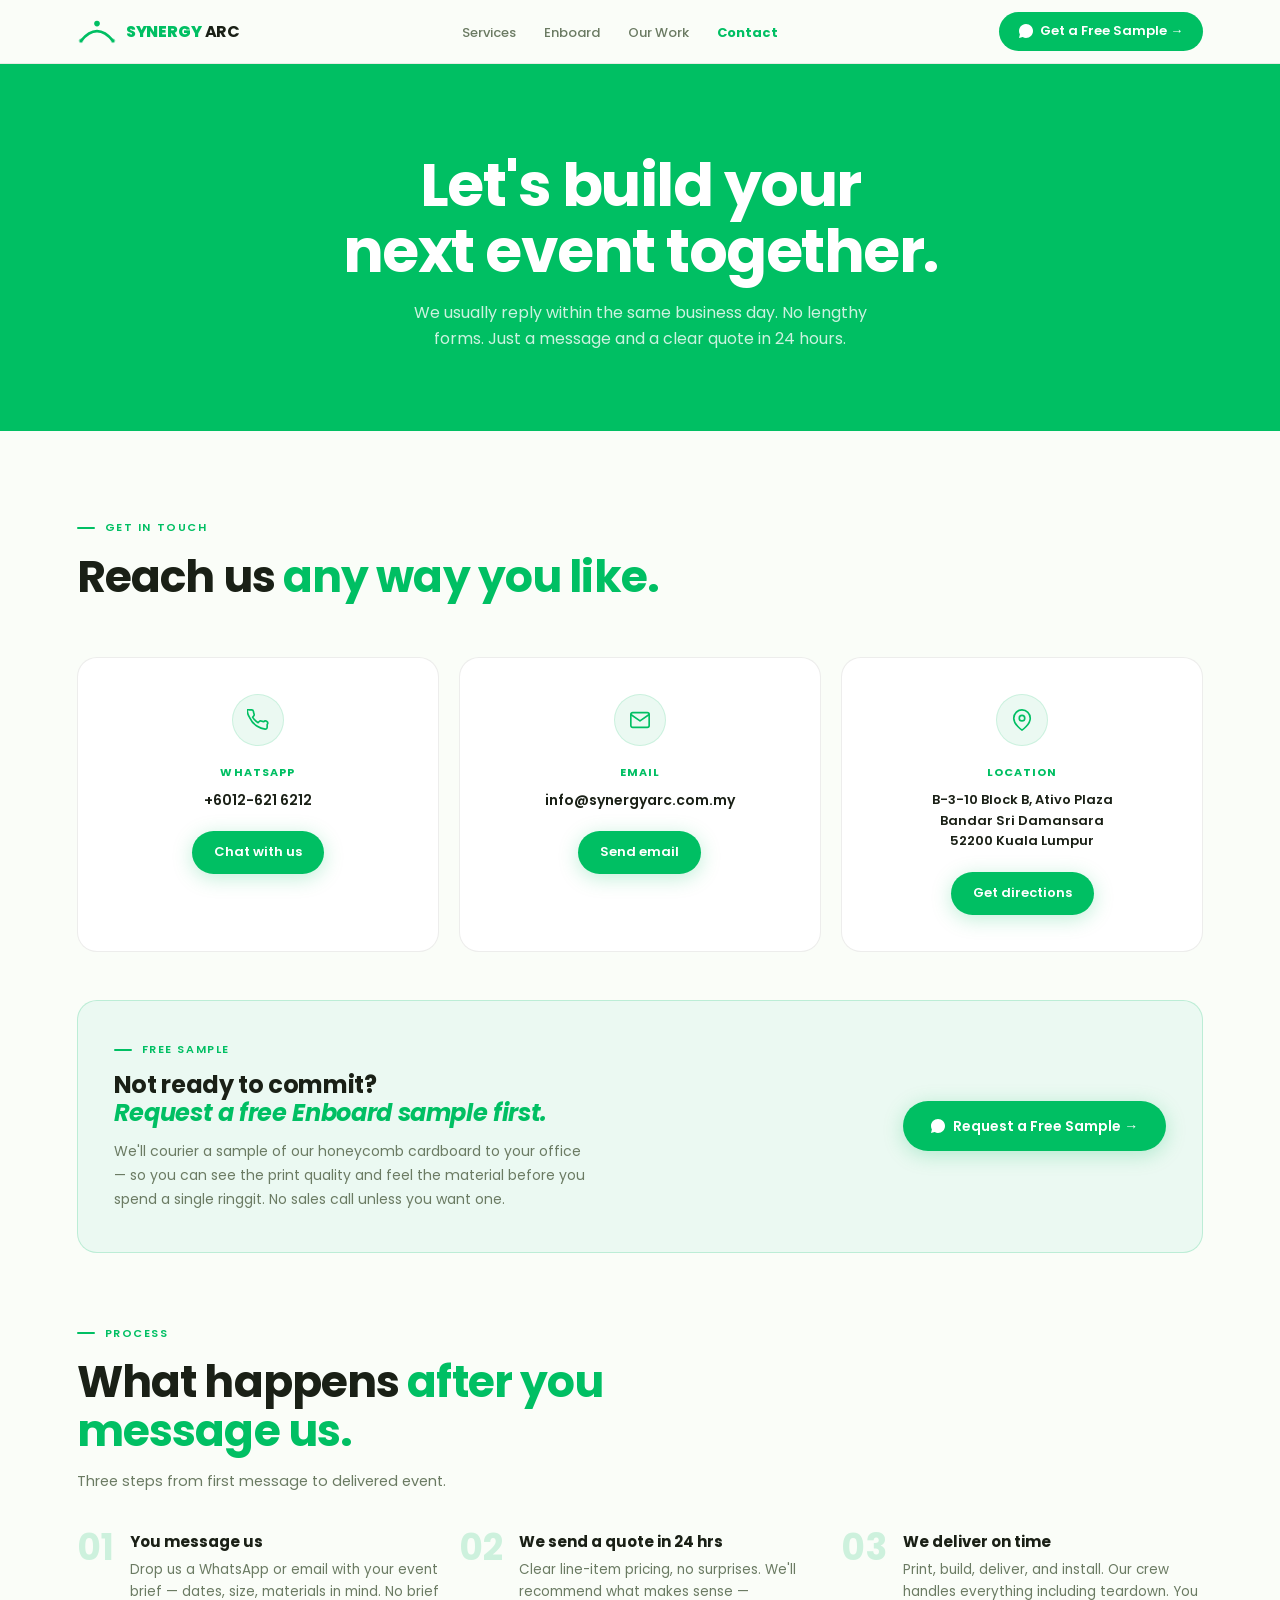
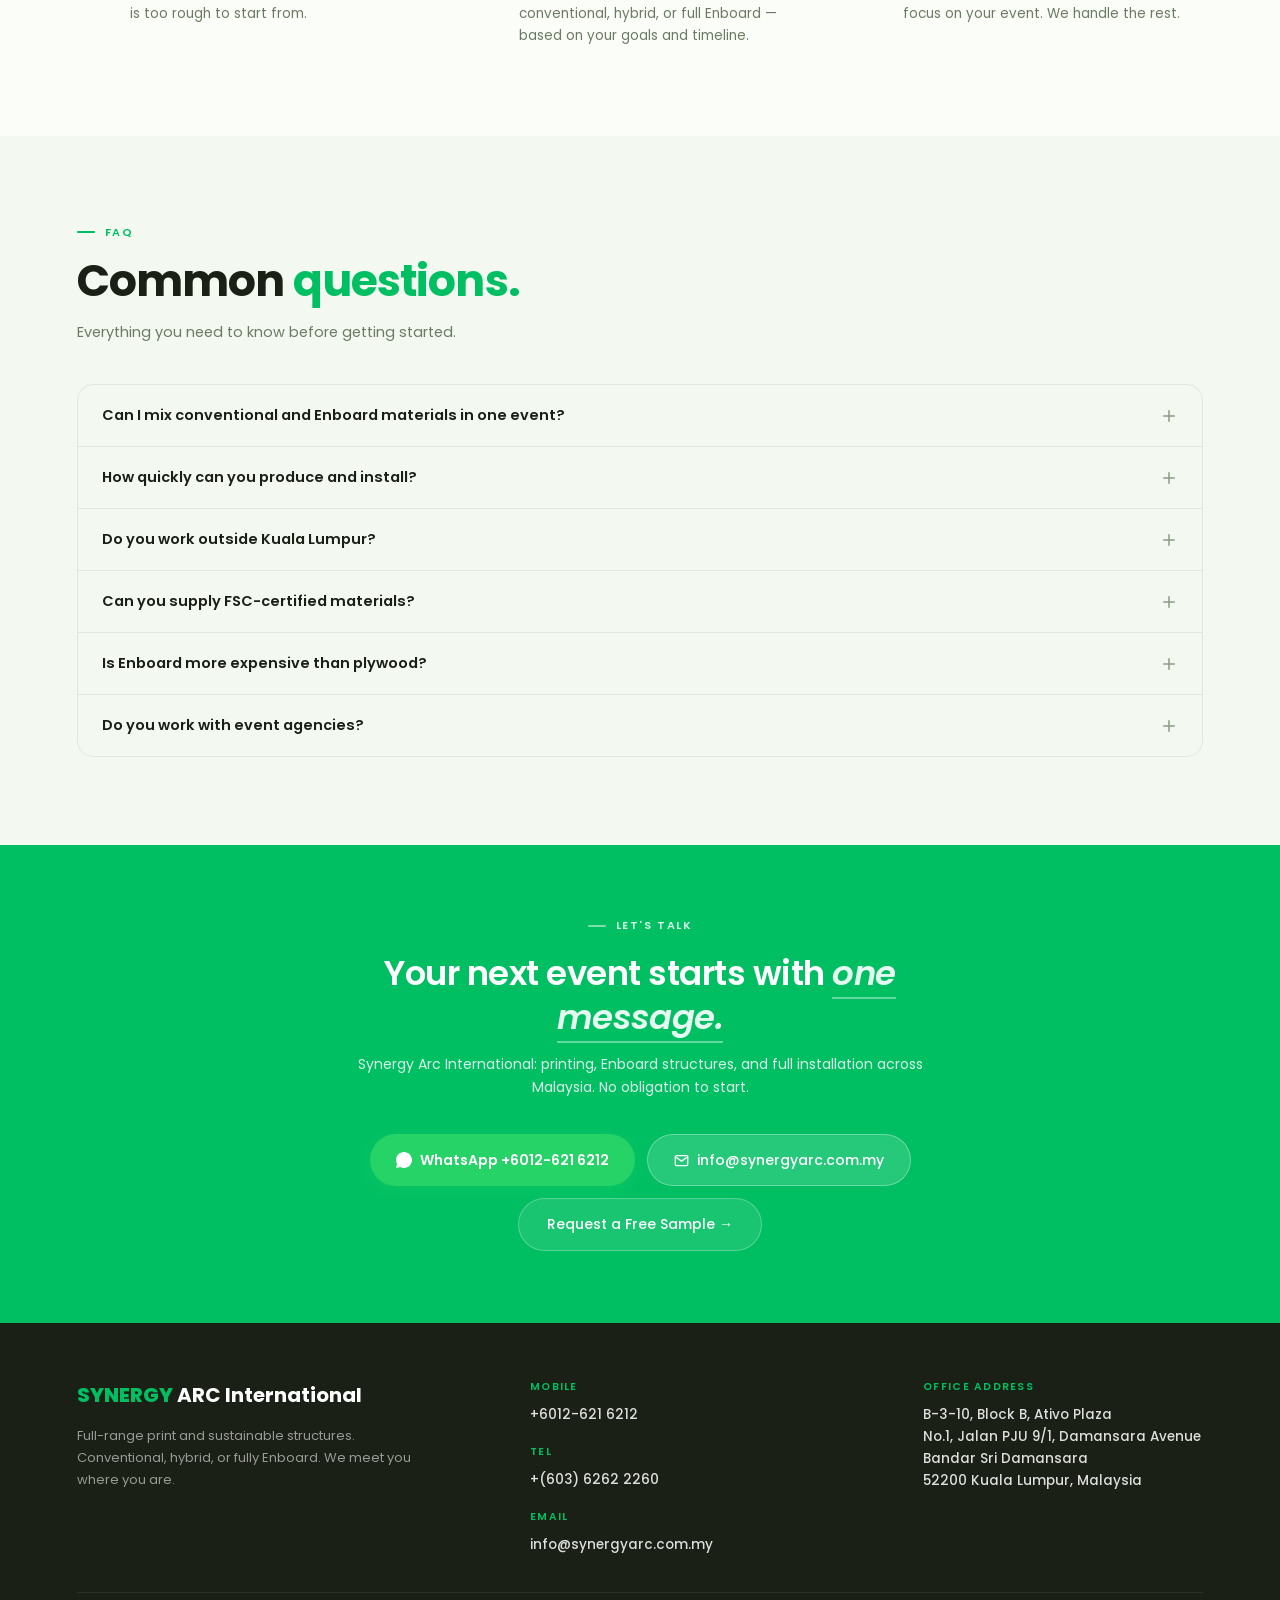
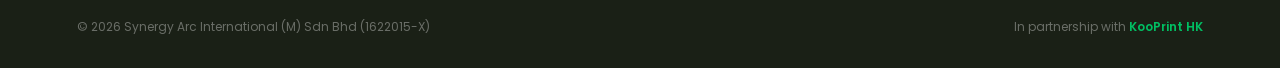
==== commit 125c123e: "Fix em dashes, remove Pantone, Honeycomb label, footer z-index Remove all em dashes across all pages" ====
--- a/contact.html
+++ b/contact.html
@@ -1,9 +1,9 @@
-<!DOCTYPE html>
+﻿<!DOCTYPE html>
 <html lang="en">
 <head>
 <meta charset="UTF-8">
 <meta name="viewport" content="width=device-width, initial-scale=1.0">
-<title>Contact — Synergy Arc International</title>
+<title>Contact | Synergy Arc International</title>
 <link rel="preconnect" href="https://fonts.googleapis.com">
 <link rel="preconnect" href="https://fonts.gstatic.com" crossorigin>
 <link href="https://fonts.googleapis.com/css2?family=Poppins:wght@300;400;500;600;700;800&display=swap" rel="stylesheet">
@@ -125,7 +125,7 @@
         <div class="contact-next-num">03</div>
         <div>
           <div class="contact-next-t">We deliver on time</div>
-          <div class="contact-next-d">Print, build, deliver, and install — our crew handles everything including teardown. You focus on your event. We handle the rest.</div>
+          <div class="contact-next-d">Print, build, deliver, and install. Our crew handles everything including teardown. You focus on your event. We handle the rest.</div>
         </div>
       </div>
     </div>
@@ -144,7 +144,7 @@
         Can I mix conventional and Enboard materials in one event?
         <svg viewBox="0 0 24 24" fill="none" stroke="currentColor" stroke-width="2" stroke-linecap="round" stroke-linejoin="round"><line x1="12" y1="5" x2="12" y2="19"/><line x1="5" y1="12" x2="19" y2="12"/></svg>
       </button>
-      <div class="faq-a"><div class="faq-a-inner">Absolutely — hybrid is our most popular setup. Most clients start with one or two Enboard pieces (like a backdrop or entrance arch) while keeping everything else conventional. There's no minimum or requirement to go fully sustainable.</div></div>
+      <div class="faq-a"><div class="faq-a-inner">Absolutely. Hybrid is our most popular setup. Most clients start with one or two Enboard pieces (like a backdrop or entrance arch) while keeping everything else conventional. There's no minimum or requirement to go fully sustainable.</div></div>
     </div>
 
     <div class="faq-item">
@@ -160,7 +160,7 @@
         Do you work outside Kuala Lumpur?
         <svg viewBox="0 0 24 24" fill="none" stroke="currentColor" stroke-width="2" stroke-linecap="round" stroke-linejoin="round"><line x1="12" y1="5" x2="12" y2="19"/><line x1="5" y1="12" x2="19" y2="12"/></svg>
       </button>
-      <div class="faq-a"><div class="faq-a-inner">Yes — we install nationwide across all major malls and venues in Malaysia. Johor Bahru, Penang, Kota Kinabalu — if there's a venue, we'll get there. Installation logistics are included in our quote.</div></div>
+      <div class="faq-a"><div class="faq-a-inner">Yes. We install nationwide across all major malls and venues in Malaysia. Johor Bahru, Penang, Kota Kinabalu — if there's a venue, we'll get there. Installation logistics are included in our quote.</div></div>
     </div>
 
     <div class="faq-item">
@@ -184,7 +184,7 @@
         Do you work with event agencies?
         <svg viewBox="0 0 24 24" fill="none" stroke="currentColor" stroke-width="2" stroke-linecap="round" stroke-linejoin="round"><line x1="12" y1="5" x2="12" y2="19"/><line x1="5" y1="12" x2="19" y2="12"/></svg>
       </button>
-      <div class="faq-a"><div class="faq-a-inner">Yes — and we'd love to be your sustainable production partner. When your client asks about sustainability, you'll have an answer. We handle all fabrication and installation. Zero change to how you work. Message us to discuss a partnership arrangement.</div></div>
+      <div class="faq-a"><div class="faq-a-inner">Yes. We'd love to be your sustainable production partner. When your client asks about sustainability, you'll have an answer. We handle all fabrication and installation. Zero change to how you work. Message us to discuss a partnership arrangement.</div></div>
     </div>
 
   </div>
@@ -195,7 +195,7 @@
   <div class="cta-inn">
     <div class="lbl lbl-w" style="justify-content:center">Let's Talk</div>
     <div class="cta-q">Your next event starts with <em style="font-style:italic;color:rgba(255,255,255,.9);border-bottom:2px solid rgba(255,255,255,.4)">one message.</em></div>
-    <div class="cta-a">Synergy Arc International — printing, Enboard structures, and full installation across Malaysia. No obligation to start.</div>
+    <div class="cta-a">Synergy Arc International: printing, Enboard structures, and full installation across Malaysia. No obligation to start.</div>
     <div class="cta-btns">
       <a class="btn-wa" href="https://wa.me/60126216212">
         <svg width="16" height="16" viewBox="0 0 24 24" fill="currentColor"><path d="M12 0C5.373 0 0 5.373 0 12c0 2.127.556 4.122 1.526 5.855L0 24l6.335-1.652A11.954 11.954 0 0012 24c6.627 0 12-5.373 12-12S18.627 0 12 0z"/></svg>
@@ -215,7 +215,7 @@
   <div class="ft">
     <div>
       <div class="fb-lg"><b>SYNERGY</b> ARC International</div>
-      <div class="fb-tag">Full-range print and sustainable structures. Conventional, hybrid, or fully Enboard — we meet you where you are.</div>
+      <div class="fb-tag">Full-range print and sustainable structures. Conventional, hybrid, or fully Enboard. We meet you where you are.</div>
     </div>
     <div class="fb-info">
       <div class="fb-block">
@@ -260,3 +260,5 @@
 </script>
 </body>
 </html>
+
+
--- a/style.css
+++ b/style.css
@@ -50,9 +50,9 @@
 .mob-menu .mob-cta{display:inline-flex;align-items:center;gap:7px;background:var(--g);color:#fff;font-size:14px;font-weight:600;padding:13px 22px;border-radius:100px;text-decoration:none;margin-top:16px;border:none}
 
 /* ── MARQUEE ── */
-.mq{background:var(--g);overflow:hidden;padding:12px 0}
+.mq{background:var(--g);overflow:hidden;padding:14px 0}
 .mq-tr{display:flex;animation:mqr 28s linear infinite;white-space:nowrap}
-.mq-tr span{font-size:12px;font-weight:600;letter-spacing:.1em;text-transform:uppercase;color:#fff;display:inline-flex;align-items:center;gap:32px}
+.mq-tr span{font-size:14px;font-weight:600;letter-spacing:.1em;text-transform:uppercase;color:#fff;display:inline-flex;align-items:center;gap:40px}
 .mq-dot{width:3px;height:3px;border-radius:50%;background:rgba(255,255,255,.5);display:inline-block;flex-shrink:0}
 @keyframes mqr{from{transform:translateX(0)}to{transform:translateX(-50%)}}
 
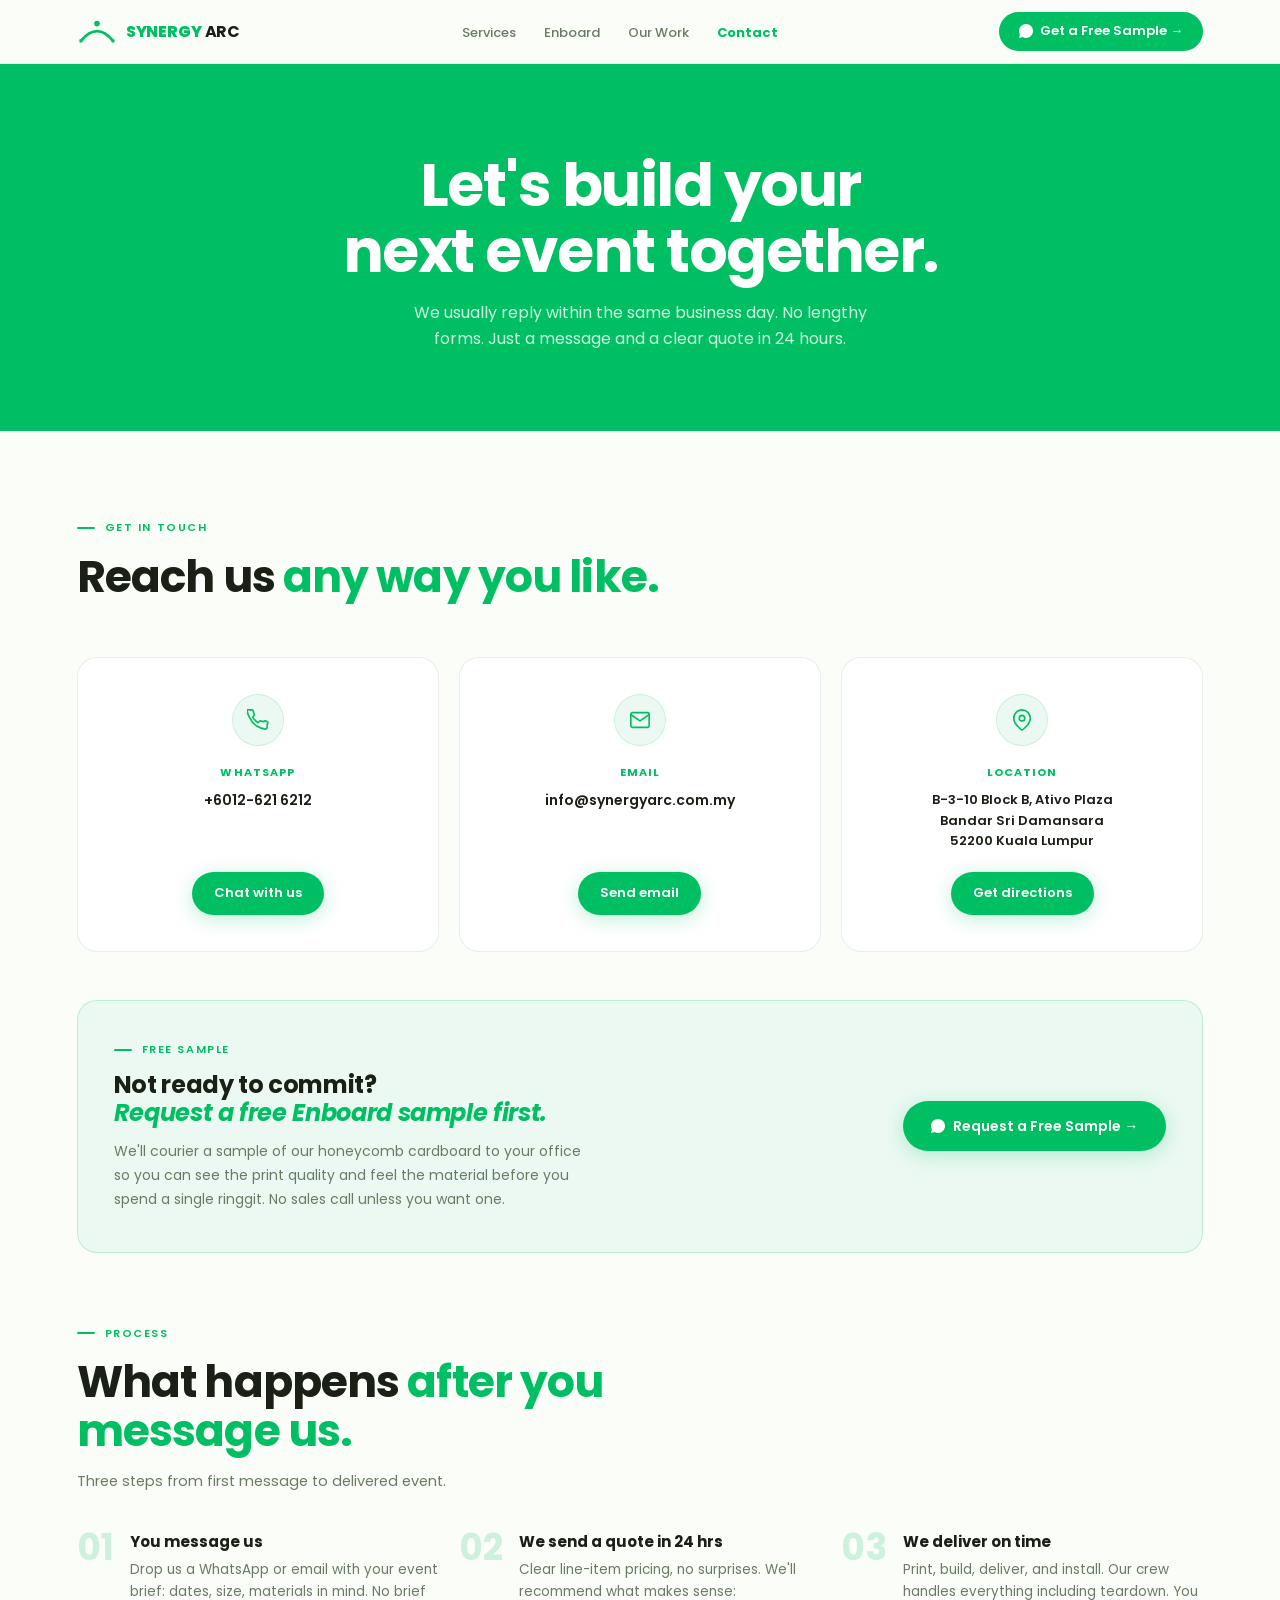
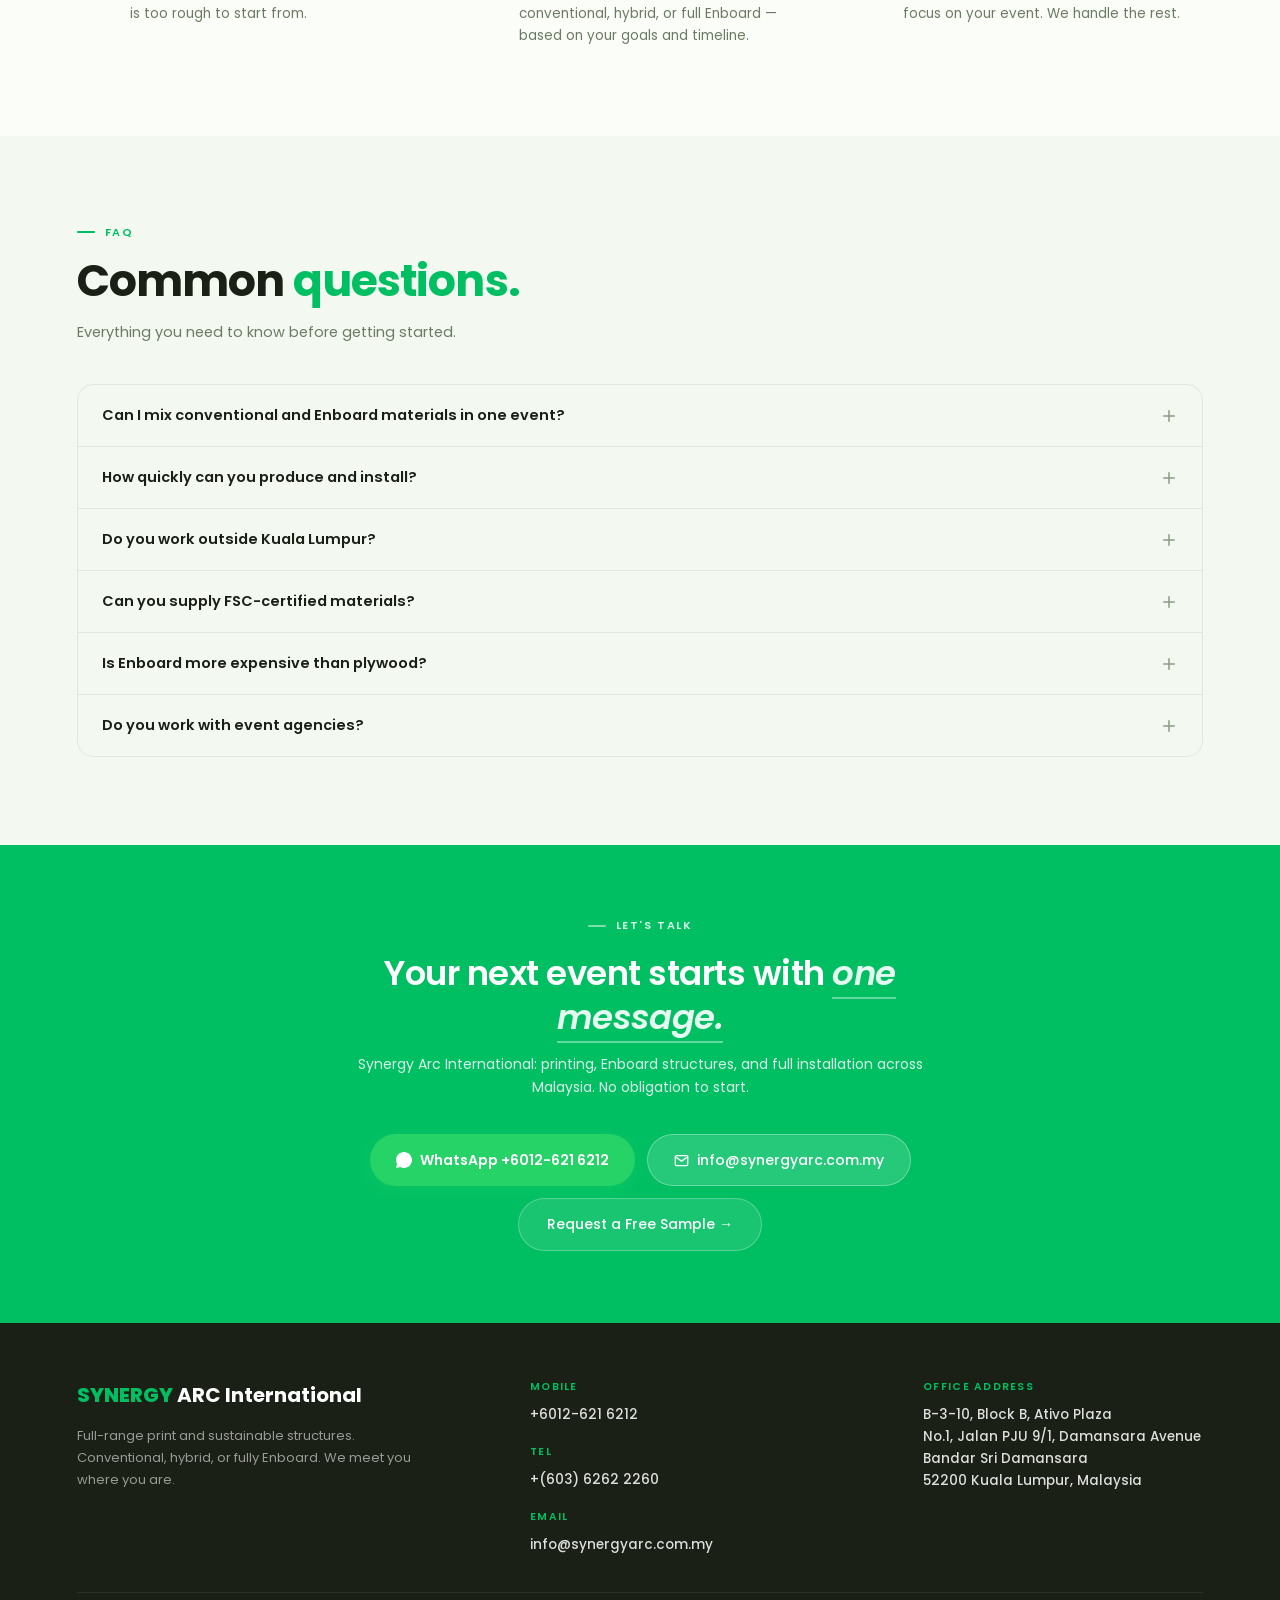
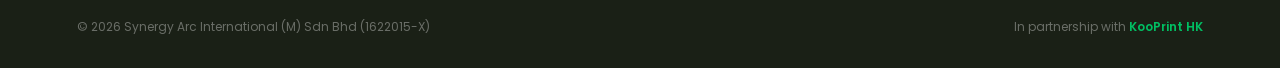
==== commit cc11f63e: "Remove all em dashes, zero-risk claim, nationwide, align contact CTAs - Remove 'Zero risk' unverifie" ====
--- a/contact.html
+++ b/contact.html
@@ -55,33 +55,33 @@
   <div class="contact-cards-g">
 
     <!-- WhatsApp -->
-    <div class="contact-card">
+    <div class="contact-card" style="display:flex;flex-direction:column;align-items:center">
       <div class="contact-card-icon">
         <svg viewBox="0 0 24 24" fill="none" stroke="currentColor" stroke-width="1.8" stroke-linecap="round" stroke-linejoin="round"><path d="M22 16.92v3a2 2 0 01-2.18 2 19.79 19.79 0 01-8.63-3.07A19.5 19.5 0 013.07 9.68a19.79 19.79 0 01-3.07-8.67A2 2 0 012 .9h3a2 2 0 012 1.72 12.84 12.84 0 00.7 2.81 2 2 0 01-.45 2.11L6.09 8.91a16 16 0 006 6l1.27-1.27a2 2 0 012.11-.45 12.84 12.84 0 002.81.7A2 2 0 0122 16.92z"/></svg>
       </div>
       <div class="contact-card-label">WhatsApp</div>
       <div class="contact-card-val">+6012-621 6212</div>
-      <a class="btn-p" href="https://wa.me/60126216212" style="font-size:13px;padding:11px 22px">Chat with us</a>
+      <a class="btn-p" href="https://wa.me/60126216212" style="font-size:13px;padding:11px 22px;margin-top:auto">Chat with us</a>
     </div>
 
     <!-- Email -->
-    <div class="contact-card">
+    <div class="contact-card" style="display:flex;flex-direction:column;align-items:center">
       <div class="contact-card-icon">
         <svg viewBox="0 0 24 24" fill="none" stroke="currentColor" stroke-width="1.8" stroke-linecap="round" stroke-linejoin="round"><path d="M4 4h16c1.1 0 2 .9 2 2v12c0 1.1-.9 2-2 2H4c-1.1 0-2-.9-2-2V6c0-1.1.9-2 2-2z"/><polyline points="22,6 12,13 2,6"/></svg>
       </div>
       <div class="contact-card-label">Email</div>
       <div class="contact-card-val">info@synergyarc.com.my</div>
-      <a class="btn-p" href="mailto:info@synergyarc.com.my" style="font-size:13px;padding:11px 22px">Send email</a>
+      <a class="btn-p" href="mailto:info@synergyarc.com.my" style="font-size:13px;padding:11px 22px;margin-top:auto">Send email</a>
     </div>
 
     <!-- Location -->
-    <div class="contact-card">
+    <div class="contact-card" style="display:flex;flex-direction:column;align-items:center">
       <div class="contact-card-icon">
         <svg viewBox="0 0 24 24" fill="none" stroke="currentColor" stroke-width="1.8" stroke-linecap="round" stroke-linejoin="round"><path d="M21 10c0 7-9 13-9 13s-9-6-9-13a9 9 0 0118 0z"/><circle cx="12" cy="10" r="3"/></svg>
       </div>
       <div class="contact-card-label">Location</div>
       <div class="contact-card-val" style="font-size:13px;line-height:1.6">B-3-10 Block B, Ativo Plaza<br>Bandar Sri Damansara<br>52200 Kuala Lumpur</div>
-      <a class="btn-p" href="https://maps.google.com/?q=Ativo+Plaza+Bandar+Sri+Damansara+Kuala+Lumpur" target="_blank" rel="noopener" style="font-size:13px;padding:11px 22px">Get directions</a>
+      <a class="btn-p" href="https://maps.google.com/?q=Ativo+Plaza+Bandar+Sri+Damansara+Kuala+Lumpur" target="_blank" rel="noopener" style="font-size:13px;padding:11px 22px;margin-top:auto">Get directions</a>
     </div>
 
   </div>
@@ -91,7 +91,7 @@
   <div>
     <div class="lbl" style="margin-bottom:12px">Free Sample</div>
     <h3 style="font-size:clamp(18px,2vw,24px);font-weight:700;color:var(--ink);letter-spacing:-.015em;line-height:1.2;margin-bottom:12px">Not ready to commit?<br><em style="font-style:italic;color:var(--g)">Request a free Enboard sample first.</em></h3>
-    <p style="font-size:14px;color:var(--mt);line-height:1.7;max-width:480px">We'll courier a sample of our honeycomb cardboard to your office — so you can see the print quality and feel the material before you spend a single ringgit. No sales call unless you want one.</p>
+    <p style="font-size:14px;color:var(--mt);line-height:1.7;max-width:480px">We'll courier a sample of our honeycomb cardboard to your office so you can see the print quality and feel the material before you spend a single ringgit. No sales call unless you want one.</p>
   </div>
   <div style="flex-shrink:0">
     <a class="btn-p" href="https://wa.me/60126216212" style="white-space:nowrap">
@@ -111,14 +111,14 @@
         <div class="contact-next-num">01</div>
         <div>
           <div class="contact-next-t">You message us</div>
-          <div class="contact-next-d">Drop us a WhatsApp or email with your event brief — dates, size, materials in mind. No brief is too rough to start from.</div>
+          <div class="contact-next-d">Drop us a WhatsApp or email with your event brief: dates, size, materials in mind. No brief is too rough to start from.</div>
         </div>
       </div>
       <div class="contact-next-i">
         <div class="contact-next-num">02</div>
         <div>
           <div class="contact-next-t">We send a quote in 24 hrs</div>
-          <div class="contact-next-d">Clear line-item pricing, no surprises. We'll recommend what makes sense — conventional, hybrid, or full Enboard — based on your goals and timeline.</div>
+          <div class="contact-next-d">Clear line-item pricing, no surprises. We'll recommend what makes sense: conventional, hybrid, or full Enboard — based on your goals and timeline.</div>
         </div>
       </div>
       <div class="contact-next-i">
@@ -160,7 +160,7 @@
         Do you work outside Kuala Lumpur?
         <svg viewBox="0 0 24 24" fill="none" stroke="currentColor" stroke-width="2" stroke-linecap="round" stroke-linejoin="round"><line x1="12" y1="5" x2="12" y2="19"/><line x1="5" y1="12" x2="19" y2="12"/></svg>
       </button>
-      <div class="faq-a"><div class="faq-a-inner">Yes. We install nationwide across all major malls and venues in Malaysia. Johor Bahru, Penang, Kota Kinabalu — if there's a venue, we'll get there. Installation logistics are included in our quote.</div></div>
+      <div class="faq-a"><div class="faq-a-inner">Yes. We work outside Kuala Lumpur. Message us with your venue and event date and we'll confirm coverage and logistics in our quote.</div></div>
     </div>
 
     <div class="faq-item">
@@ -176,7 +176,7 @@
         Is Enboard more expensive than plywood?
         <svg viewBox="0 0 24 24" fill="none" stroke="currentColor" stroke-width="2" stroke-linecap="round" stroke-linejoin="round"><line x1="12" y1="5" x2="12" y2="19"/><line x1="5" y1="12" x2="19" y2="12"/></svg>
       </button>
-      <div class="faq-a"><div class="faq-a-inner">The material cost is similar or slightly higher — but total project cost often comes out lower. Enboard requires fewer crew hours to install, no disposal fees on teardown, and no skip hire. On a 60m² activation, the labour and teardown savings typically offset 60–80% of the material price difference. Ask us to run the numbers for your brief.</div></div>
+      <div class="faq-a"><div class="faq-a-inner">Material pricing varies by project. The bigger differences are in assembly and teardown: Enboard is screw-free, slots together, and the board goes straight to recycling after the event. No skip hire, no disposal fees. Message us with your brief and we'll walk you through what it looks like for your job.</div></div>
     </div>
 
     <div class="faq-item">
@@ -262,3 +262,5 @@
 </html>
 
 
+
+
